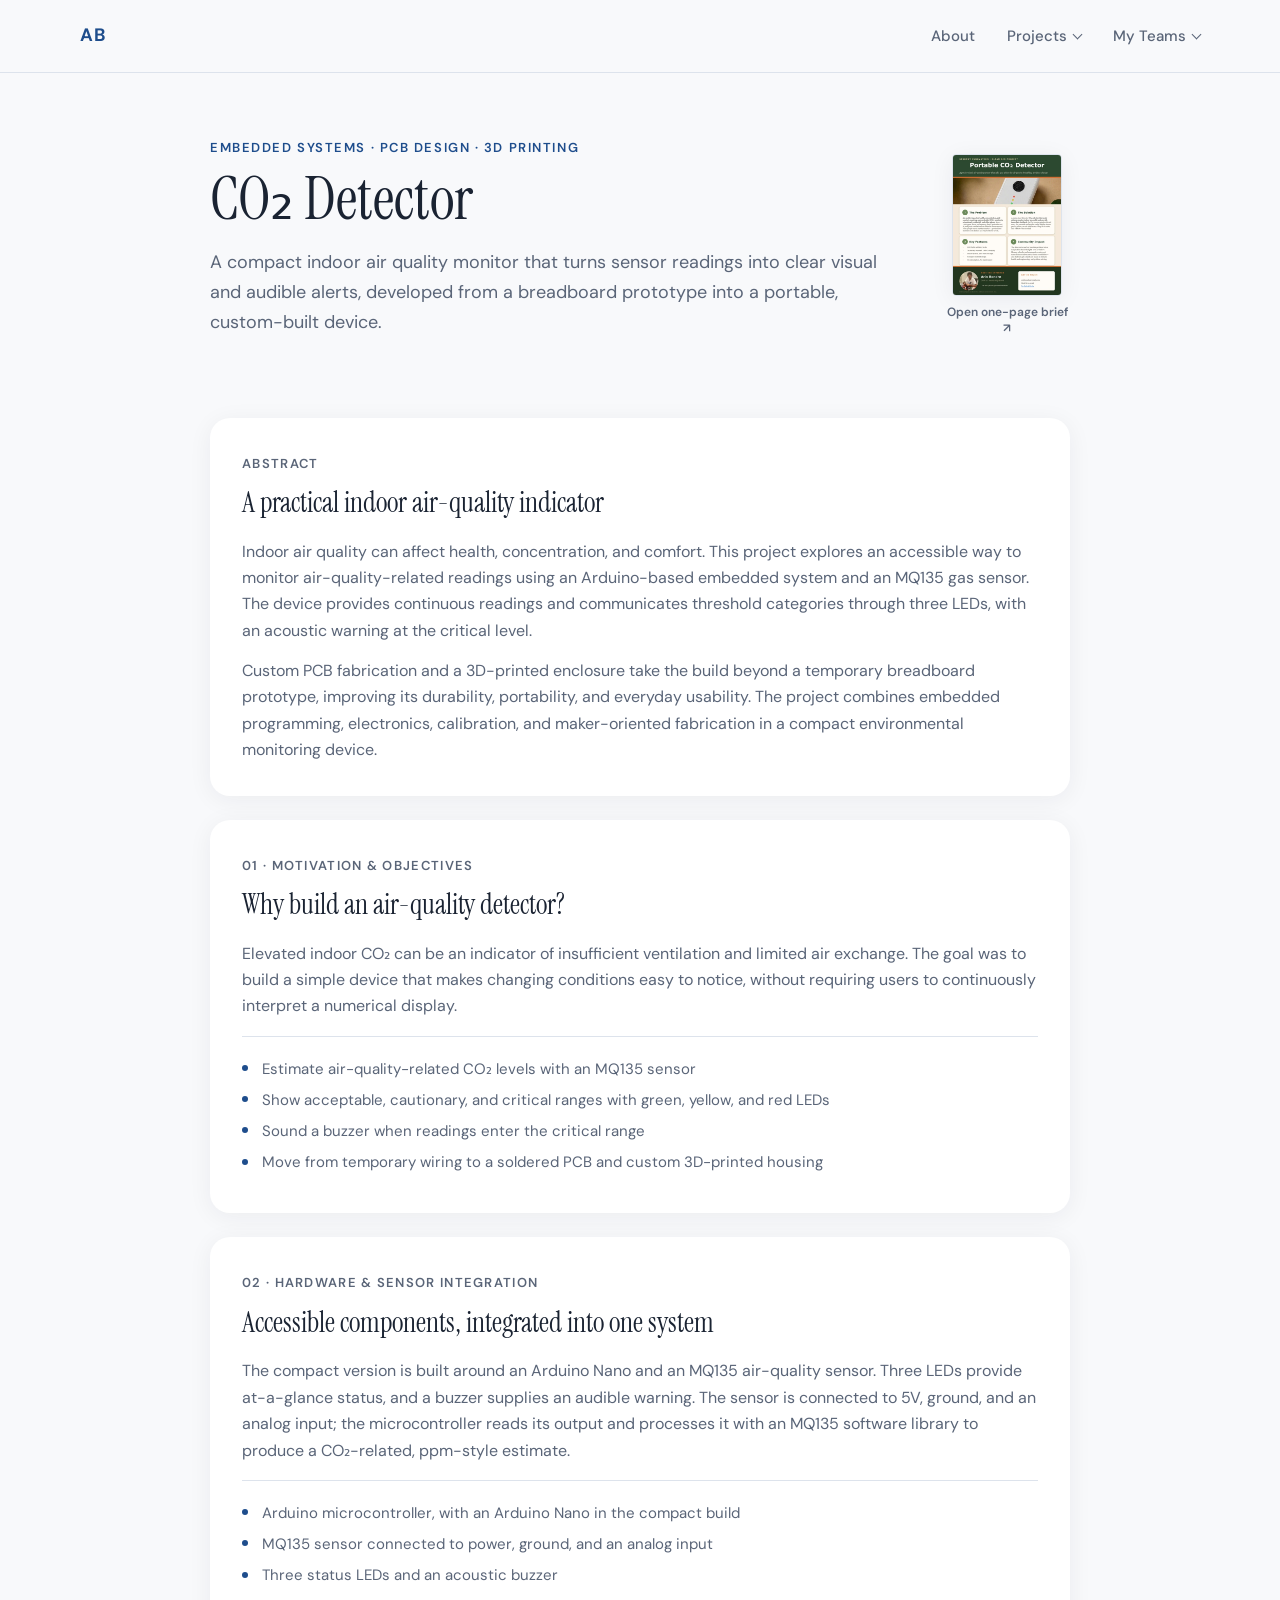
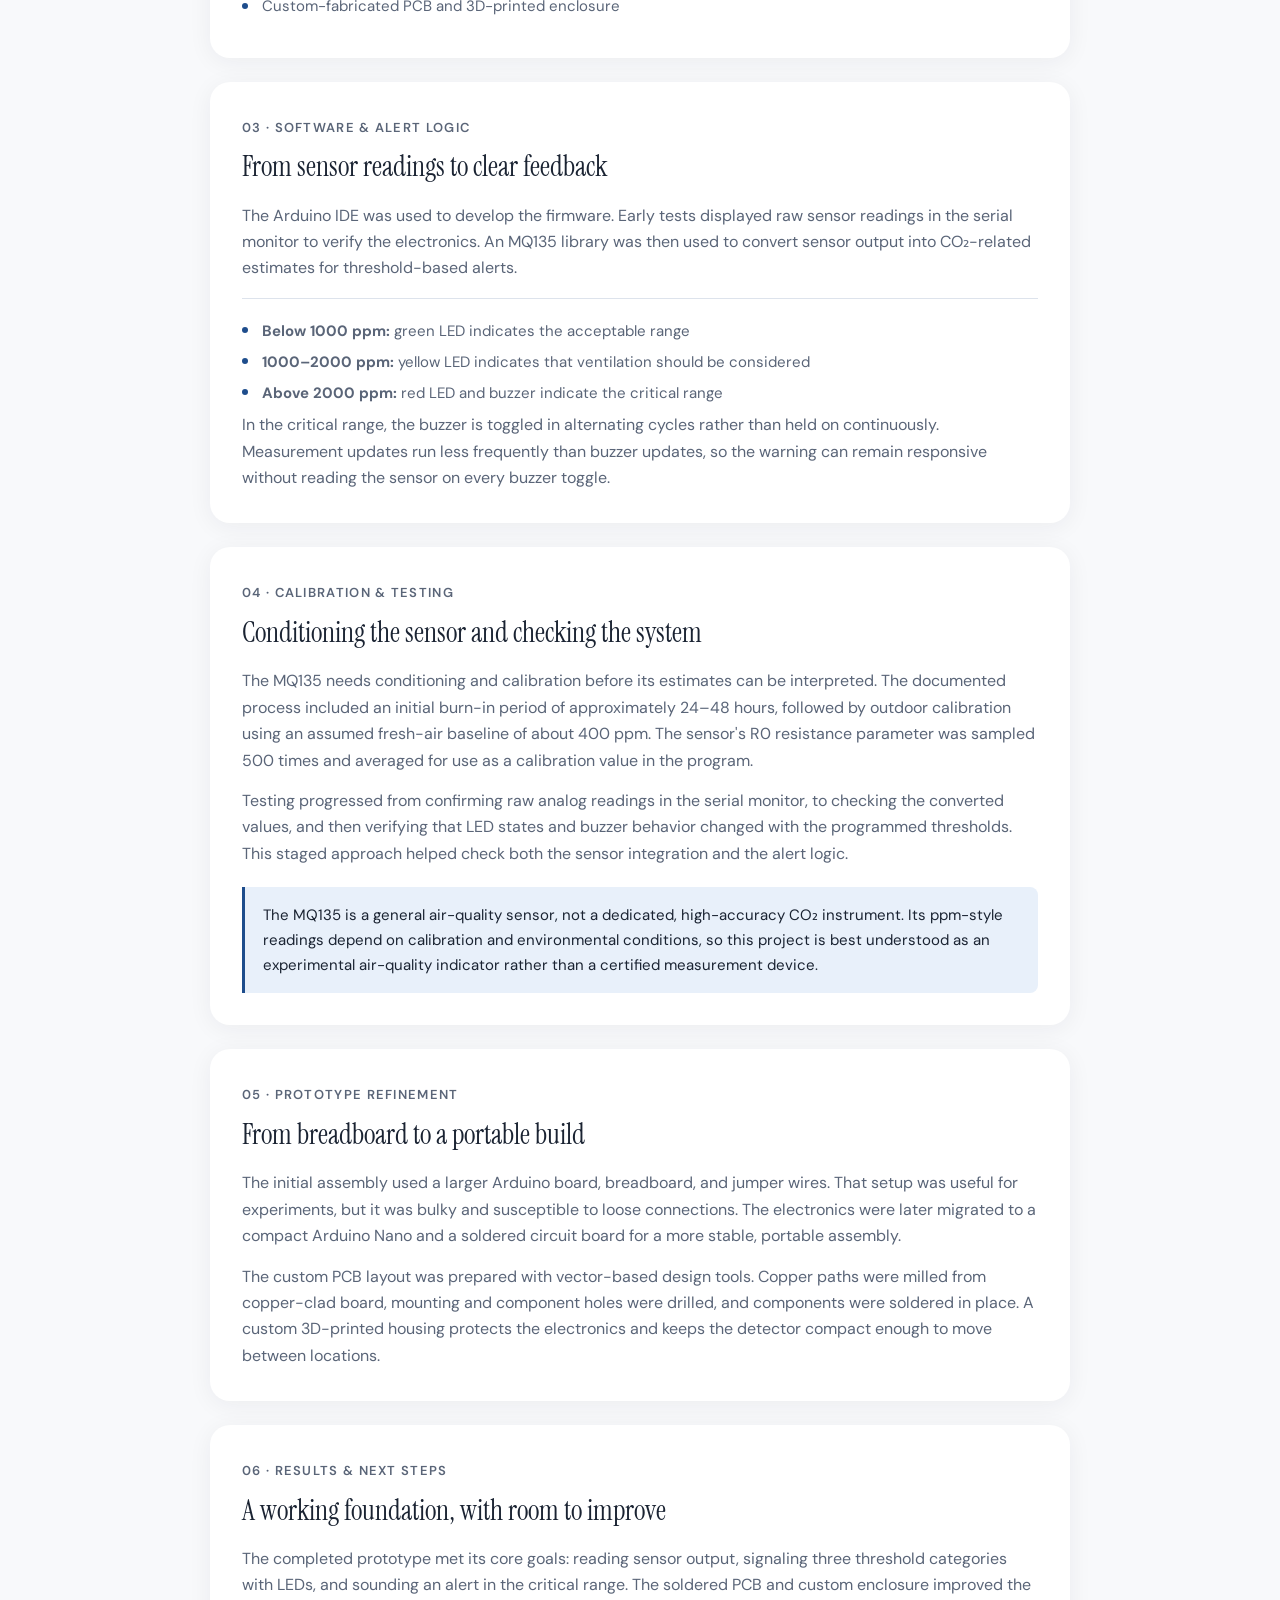
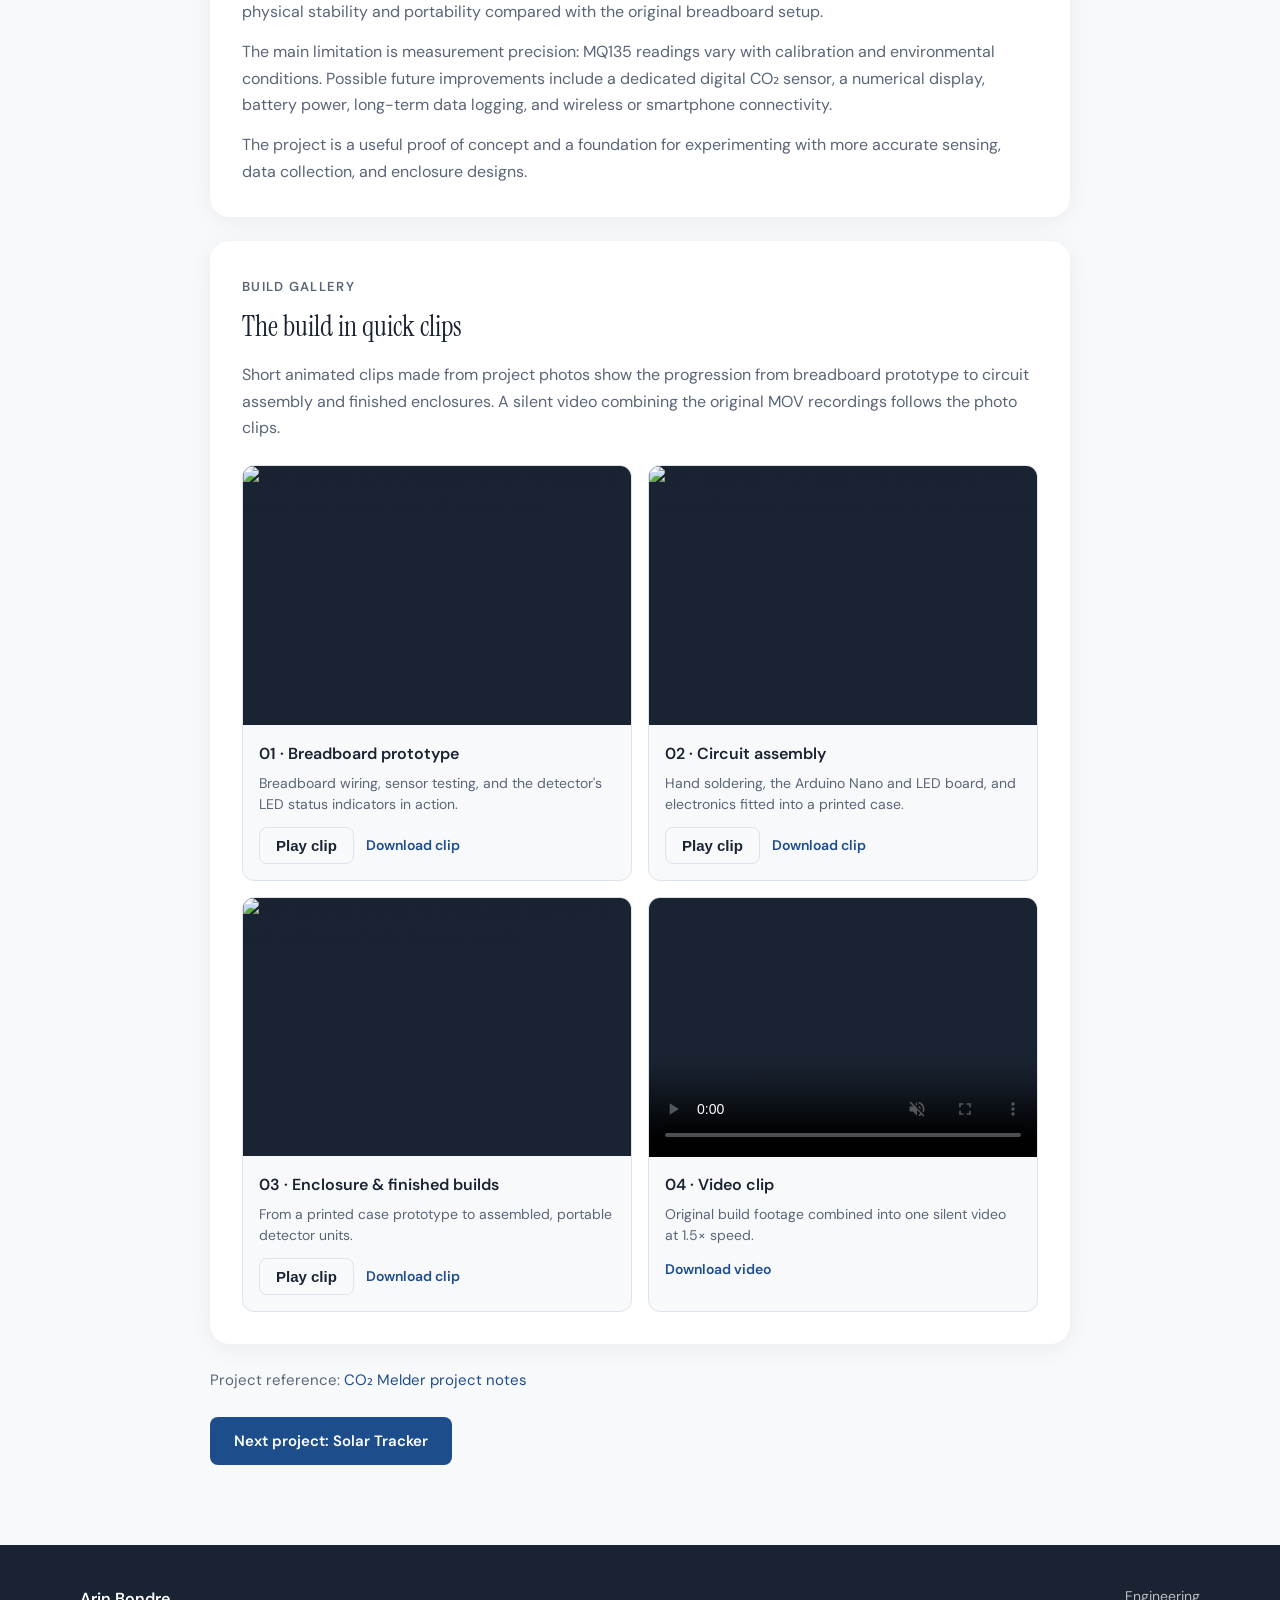
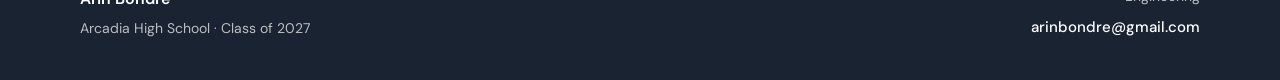
==== co2-detector.html @ 9f05903b "New changes" ====
<!DOCTYPE html>
<html lang="en">
<head>
  <meta charset="UTF-8">
  <meta name="viewport" content="width=device-width, initial-scale=1.0">
  <meta name="description" content="Explore the design, sensor integration, alert logic, calibration, testing, and fabrication of an Arduino and MQ135 air-quality detector.">
  <title>CO₂ Detector | Arin Bondre</title>
  <link rel="preconnect" href="https://fonts.googleapis.com">
  <link rel="preconnect" href="https://fonts.gstatic.com" crossorigin>
  <link href="https://fonts.googleapis.com/css2?family=DM+Sans:ital,opsz,wght@0,9..40,400;0,9..40,500;0,9..40,600;0,9..40,700;1,9..40,400&family=Instrument+Serif:ital@0;1&display=swap" rel="stylesheet">
  <link rel="stylesheet" href="styles.css">
</head>
<body>
  <header class="site-header">
    <nav class="nav" aria-label="Main navigation">
      <a class="nav-logo" href="index.html#top">AB</a>
      <button class="nav-toggle" aria-label="Open menu" aria-expanded="false">
        <span></span>
        <span></span>
      </button>
      <ul class="nav-links">
        <li><a href="index.html#about">About</a></li>
        <li class="nav-dropdown">
          <button class="nav-projects-toggle" type="button" aria-expanded="false" aria-controls="project-menu">
            Projects
            <span class="nav-chevron" aria-hidden="true"></span>
          </button>
          <ul class="nav-submenu" id="project-menu">
            <li><a href="co2-detector.html" aria-current="page">CO₂ Detector</a></li>
            <li><a href="solar-tracker.html">Solar Tracker</a></li>
          </ul>
        </li>
        <li class="nav-dropdown">
          <button class="nav-projects-toggle" type="button" aria-expanded="false" aria-controls="teams-menu">
            My Teams
            <span class="nav-chevron" aria-hidden="true"></span>
          </button>
          <ul class="nav-submenu" id="teams-menu">
            <li><a href="first-robotics.html">FIRST Robotics</a></li>
            <li><a href="tennis.html">Tennis</a></li>
          </ul>
        </li>
      </ul>
    </nav>
  </header>

  <main id="top">
    <section class="project-detail-hero">
      <div class="container">
        <p class="hero-eyebrow">Embedded Systems · PCB Design · 3D Printing</p>
        <h1>CO₂ Detector</h1>
        <p class="hero-lead">
          A compact indoor air quality monitor that turns sensor readings into
          clear visual and audible alerts, developed from a breadboard prototype
          into a portable, custom-built device.
        </p>
        <a
          class="project-pdf-preview"
          href="images/Co2/One%20Pager%20CO%E2%82%82%20Detector.pdf"
          target="_blank"
          rel="noopener noreferrer"
          aria-label="Open the one-page CO2 detector project brief PDF in a new tab"
        >
          <img
            src="images/Co2/one-pager-preview.webp"
            alt="Preview of the one-page CO2 detector project brief"
            width="420"
            height="560"
          >
          <span>Open one-page brief <span aria-hidden="true">↗</span></span>
        </a>
      </div>
    </section>

    <section class="section project-detail-content">
      <div class="container">
        <article class="project-detail-panel">
          <p class="section-label">Abstract</p>
          <h2>A practical indoor air-quality indicator</h2>
          <p>
            Indoor air quality can affect health, concentration, and comfort. This
            project explores an accessible way to monitor air-quality-related
            readings using an Arduino-based embedded system and an MQ135 gas sensor.
            The device provides continuous readings and communicates threshold
            categories through three LEDs, with an acoustic warning at the critical
            level.
          </p>
          <p>
            Custom PCB fabrication and a 3D-printed enclosure take the build beyond
            a temporary breadboard prototype, improving its durability, portability,
            and everyday usability. The project combines embedded programming,
            electronics, calibration, and maker-oriented fabrication in a compact
            environmental monitoring device.
          </p>
        </article>

        <article class="project-detail-panel">
          <p class="section-label">01 · Motivation &amp; objectives</p>
          <h2>Why build an air-quality detector?</h2>
          <p>
            Elevated indoor CO₂ can be an indicator of insufficient ventilation
            and limited air exchange. The goal was to build a simple device that
            makes changing conditions easy to notice, without requiring users to
            continuously interpret a numerical display.
          </p>
          <ul class="project-details">
            <li>Estimate air-quality-related CO₂ levels with an MQ135 sensor</li>
            <li>Show acceptable, cautionary, and critical ranges with green, yellow, and red LEDs</li>
            <li>Sound a buzzer when readings enter the critical range</li>
            <li>Move from temporary wiring to a soldered PCB and custom 3D-printed housing</li>
          </ul>
        </article>

        <article class="project-detail-panel">
          <p class="section-label">02 · Hardware &amp; sensor integration</p>
          <h2>Accessible components, integrated into one system</h2>
          <p>
            The compact version is built around an Arduino Nano and an MQ135
            air-quality sensor. Three LEDs provide at-a-glance status, and a buzzer
            supplies an audible warning. The sensor is connected to 5V, ground, and
            an analog input; the microcontroller reads its output and processes it
            with an MQ135 software library to produce a CO₂-related, ppm-style
            estimate.
          </p>
          <ul class="project-details">
            <li>Arduino microcontroller, with an Arduino Nano in the compact build</li>
            <li>MQ135 sensor connected to power, ground, and an analog input</li>
            <li>Three status LEDs and an acoustic buzzer</li>
            <li>Custom-fabricated PCB and 3D-printed enclosure</li>
          </ul>
        </article>

        <article class="project-detail-panel">
          <p class="section-label">03 · Software &amp; alert logic</p>
          <h2>From sensor readings to clear feedback</h2>
          <p>
            The Arduino IDE was used to develop the firmware. Early tests displayed
            raw sensor readings in the serial monitor to verify the electronics.
            An MQ135 library was then used to convert sensor output into
            CO₂-related estimates for threshold-based alerts.
          </p>
          <ul class="project-details">
            <li><strong>Below 1000 ppm:</strong> green LED indicates the acceptable range</li>
            <li><strong>1000–2000 ppm:</strong> yellow LED indicates that ventilation should be considered</li>
            <li><strong>Above 2000 ppm:</strong> red LED and buzzer indicate the critical range</li>
          </ul>
          <p>
            In the critical range, the buzzer is toggled in alternating cycles
            rather than held on continuously. Measurement updates run less
            frequently than buzzer updates, so the warning can remain responsive
            without reading the sensor on every buzzer toggle.
          </p>
        </article>

        <article class="project-detail-panel">
          <p class="section-label">04 · Calibration &amp; testing</p>
          <h2>Conditioning the sensor and checking the system</h2>
          <p>
            The MQ135 needs conditioning and calibration before its estimates can
            be interpreted. The documented process included an initial burn-in
            period of approximately 24–48 hours, followed by outdoor calibration
            using an assumed fresh-air baseline of about 400 ppm. The sensor's R0
            resistance parameter was sampled 500 times and averaged for use as a
            calibration value in the program.
          </p>
          <p>
            Testing progressed from confirming raw analog readings in the serial
            monitor, to checking the converted values, and then verifying that LED
            states and buzzer behavior changed with the programmed thresholds.
            This staged approach helped check both the sensor integration and the
            alert logic.
          </p>
          <p class="project-note">
            The MQ135 is a general air-quality sensor, not a dedicated,
            high-accuracy CO₂ instrument. Its ppm-style readings depend on
            calibration and environmental conditions, so this project is best
            understood as an experimental air-quality indicator rather than a
            certified measurement device.
          </p>
        </article>

        <article class="project-detail-panel">
          <p class="section-label">05 · Prototype refinement</p>
          <h2>From breadboard to a portable build</h2>
          <p>
            The initial assembly used a larger Arduino board, breadboard, and
            jumper wires. That setup was useful for experiments, but it was bulky
            and susceptible to loose connections. The electronics were later
            migrated to a compact Arduino Nano and a soldered circuit board for a
            more stable, portable assembly.
          </p>
          <p>
            The custom PCB layout was prepared with vector-based design tools.
            Copper paths were milled from copper-clad board, mounting and
            component holes were drilled, and components were soldered in place.
            A custom 3D-printed housing protects the electronics and keeps the
            detector compact enough to move between locations.
          </p>
        </article>

        <article class="project-detail-panel">
          <p class="section-label">06 · Results &amp; next steps</p>
          <h2>A working foundation, with room to improve</h2>
          <p>
            The completed prototype met its core goals: reading sensor output,
            signaling three threshold categories with LEDs, and sounding an alert
            in the critical range. The soldered PCB and custom enclosure improved
            the physical stability and portability compared with the original
            breadboard setup.
          </p>
          <p>
            The main limitation is measurement precision: MQ135 readings vary
            with calibration and environmental conditions. Possible future
            improvements include a dedicated digital CO₂ sensor, a numerical
            display, battery power, long-term data logging, and wireless or
            smartphone connectivity.
          </p>
          <p>
            The project is a useful proof of concept and a foundation for
            experimenting with more accurate sensing, data collection, and
            enclosure designs.
          </p>
        </article>

        <section class="project-detail-panel project-media-section" aria-labelledby="build-media-title">
          <p class="section-label">Build gallery</p>
          <h2 id="build-media-title">The build in quick clips</h2>
          <p>
            Short animated clips made from project photos show the progression
            from breadboard prototype to circuit assembly and finished enclosures.
            A silent video combining the original MOV recordings follows the photo clips.
          </p>
          <div class="project-clips-grid">
            <figure class="project-clip-card" data-image-clip>
              <img
                class="project-clip-image"
                data-clip-image
                src="images/co2/clips/prototype-build-poster.webp"
                data-poster-src="images/co2/clips/prototype-build-poster.webp"
                data-animated-src="images/co2/clips/prototype-build-clip.webp"
                alt="CO₂ detector build progressing from breadboard wiring to air-quality and LED status tests"
                width="960"
                height="640"
                loading="lazy"
              >
              <figcaption class="project-clip-caption">
                <h3>01 · Breadboard prototype</h3>
                <p>Breadboard wiring, sensor testing, and the detector's LED status indicators in action.</p>
              </figcaption>
              <div class="project-clip-actions">
                <button class="btn btn-ghost project-clip-toggle" type="button" aria-pressed="false" aria-label="Play breadboard prototype clip" data-clip-toggle data-clip-name="breadboard prototype">Play clip</button>
                <a class="project-clip-download" href="images/co2/clips/prototype-build-clip.webp" download>Download clip</a>
              </div>
            </figure>

            <figure class="project-clip-card" data-image-clip>
              <img
                class="project-clip-image"
                data-clip-image
                src="images/co2/clips/circuit-build-poster.webp"
                data-poster-src="images/co2/clips/circuit-build-poster.webp"
                data-animated-src="images/co2/clips/circuit-build-clip.webp"
                alt="CO₂ detector circuit assembly progressing from hand soldering to electronics fitted in the enclosure"
                width="960"
                height="640"
                loading="lazy"
              >
              <figcaption class="project-clip-caption">
                <h3>02 · Circuit assembly</h3>
                <p>Hand soldering, the Arduino Nano and LED board, and electronics fitted into a printed case.</p>
              </figcaption>
              <div class="project-clip-actions">
                <button class="btn btn-ghost project-clip-toggle" type="button" aria-pressed="false" aria-label="Play circuit assembly clip" data-clip-toggle data-clip-name="circuit assembly">Play clip</button>
                <a class="project-clip-download" href="images/co2/clips/circuit-build-clip.webp" download>Download clip</a>
              </div>
            </figure>

            <figure class="project-clip-card" data-image-clip>
              <img
                class="project-clip-image"
                data-clip-image
                src="images/co2/clips/enclosure-build-poster.webp"
                data-poster-src="images/co2/clips/enclosure-build-poster.webp"
                data-animated-src="images/co2/clips/enclosure-build-clip.webp"
                alt="CO₂ detector enclosure prototypes, electronics and multiple portable detector builds"
                width="960"
                height="640"
                loading="lazy"
              >
              <figcaption class="project-clip-caption">
                <h3>03 · Enclosure &amp; finished builds</h3>
                <p>From a printed case prototype to assembled, portable detector units.</p>
              </figcaption>
              <div class="project-clip-actions">
                <button class="btn btn-ghost project-clip-toggle" type="button" aria-pressed="false" aria-label="Play enclosure and finished builds clip" data-clip-toggle data-clip-name="enclosure and finished builds">Play clip</button>
                <a class="project-clip-download" href="images/co2/clips/enclosure-build-clip.webp" download>Download clip</a>
              </div>
            </figure>

            <figure class="project-clip-card project-video-card">
              <video
                class="project-clip-image"
                controls
                playsinline
                preload="metadata"
                muted
                poster="images/co2/clips/co2-build-video-poster.webp"
                width="1280"
                height="720"
                aria-label="Silent video combining footage from the CO₂ detector build"
              >
                <source src="images/co2/co2-build-video.mp4" type="video/mp4">
                Your browser does not support embedded video. Use the download link below.
              </video>
              <figcaption class="project-clip-caption">
                <h3>04 · Video clip</h3>
                <p>Original build footage combined into one silent video at 1.5× speed.</p>
              </figcaption>
              <div class="project-clip-actions">
                <a class="project-clip-download" href="images/co2/co2-build-video.mp4" download>Download video</a>
              </div>
            </figure>
          </div>
        </section>

        <p class="project-reference">
          Project reference:
          <a href="https://wiki.swablab.de/books/projekte/page/co2-melder" target="_blank" rel="noopener noreferrer">CO₂ Melder project notes</a>
        </p>

        <a class="btn btn-primary" href="solar-tracker.html">Next project: Solar Tracker</a>
      </div>
    </section>
  </main>

  <footer id="contact" class="site-footer">
    <div class="container footer-inner">
      <div>
        <p class="footer-name">Arin Bondre</p>
        <p class="footer-meta">Arcadia High School · Class of 2027</p>
      </div>
      <div class="footer-contact">
        <p class="footer-note">Engineering</p>
        <a class="footer-email" href="mailto:arinbondre@gmail.com">arinbondre@gmail.com</a>
      </div>
    </div> 
  </footer>

  <script src="script.js"></script>
</body>
</html>
---- styles.css ----
/* ── Variables ── */
:root {
  --bg: #f8f9fb;
  --bg-alt: #eef1f6;
  --surface: #ffffff;
  --text: #1a2332;
  --text-muted: #5a6578;
  --accent: #1e4d8c; 
  --accent-light: #2d6cb5;
  --accent-soft: #e8f0fa;
  --border: #dde3ec;
  --shadow: 0 4px 24px rgba(26, 35, 50, 0.06);
  --shadow-lg: 0 12px 48px rgba(26, 35, 50, 0.1);
  --radius: 12px;
  --radius-lg: 20px;
  --font-sans: "DM Sans", system-ui, sans-serif;
  --font-serif: "Instrument Serif", Georgia, serif;
  --max-width: 1120px;
  --header-h: 72px;
}

/* ── Reset & Base ── */
*,
*::before,
*::after {
  box-sizing: border-box;
  margin: 0;
  padding: 0;
}

html {
  scroll-behavior: smooth;
  scroll-padding-top: var(--header-h);
}

body {
  font-family: var(--font-sans);
  font-size: 1rem;
  line-height: 1.65;
  color: var(--text);
  background: var(--bg);
  -webkit-font-smoothing: antialiased;
}

img {
  display: block;
  max-width: 100%;
  height: auto;
}

a {
  color: var(--accent);
  text-decoration: none;
  transition: color 0.2s;
}

a:hover {
  color: var(--accent-light);
}

ul {
  list-style: none;
}

.container {
  width: min(100% - 2.5rem, var(--max-width));
  margin-inline: auto;
}

/* ── Header ── */
.site-header {
  position: sticky;
  top: 0;
  z-index: 100;
  background: rgba(248, 249, 251, 0.92);
  backdrop-filter: blur(12px);
  border-bottom: 1px solid var(--border);
}

.nav {
  display: flex;
  align-items: center;
  justify-content: space-between;
  width: min(100% - 2.5rem, var(--max-width));
  margin-inline: auto;
  height: var(--header-h);
}

.nav-logo {
  font-weight: 700;
  font-size: 1.125rem;
  letter-spacing: 0.04em;
  color: var(--accent);
}

.nav-links {
  display: flex;
  gap: 2rem;
}

.nav-links a {
  font-size: 0.9375rem;
  font-weight: 500;
  color: var(--text-muted);
}

.nav-links a:hover {
  color: var(--accent);
}

.nav-dropdown {
  position: relative;
}

.nav-projects-toggle {
  display: inline-flex;
  align-items: center;
  gap: 0.45rem;
  border: 0;
  background: none;
  color: var(--text-muted);
  font: inherit;
  font-size: 0.9375rem;
  font-weight: 500;
  cursor: pointer;
}

.nav-projects-toggle:focus-visible {
  outline: 3px solid var(--accent-light);
  outline-offset: 3px;
  border-radius: 4px;
}

.nav-projects-toggle:hover,
.nav-projects-toggle[aria-expanded="true"] {
  color: var(--accent);
}

.nav-chevron {
  width: 7px;
  height: 7px;
  border-right: 1.5px solid currentColor;
  border-bottom: 1.5px solid currentColor;
  transform: translateY(-2px) rotate(45deg);
  transition: transform 0.2s;
}

.nav-projects-toggle[aria-expanded="true"] .nav-chevron {
  transform: translateY(2px) rotate(225deg);
}

.nav-submenu {
  position: absolute;
  top: calc(100% + 0.75rem);
  left: -1rem;
  z-index: 10;
  display: none;
  min-width: 190px;
  padding: 0.5rem;
  background: var(--surface);
  border: 1px solid var(--border);
  border-radius: var(--radius);
  box-shadow: var(--shadow);
}

.nav-dropdown:hover .nav-submenu,
.nav-dropdown.is-open .nav-submenu {
  display: block;
}

.nav-dropdown.is-dismissed:hover .nav-submenu {
  display: none;
}

.nav-submenu a {
  display: block;
  padding: 0.65rem 0.75rem;
  border-radius: 6px;
  white-space: nowrap;
}

.nav-submenu a:hover {
  background: var(--accent-soft);
}

.nav-toggle {
  display: none;
  flex-direction: column;
  gap: 6px;
  background: none;
  border: none;
  cursor: pointer;
  padding: 4px;
}

.nav-toggle span {
  display: block;
  width: 24px;
  height: 2px;
  background: var(--text);
  border-radius: 2px;
  transition: transform 0.25s, opacity 0.25s;
}

.nav-toggle[aria-expanded="true"] span:first-child {
  transform: translateY(4px) rotate(45deg);
}

.nav-toggle[aria-expanded="true"] span:last-child {
  transform: translateY(-4px) rotate(-45deg);
}

/* ── Hero ── */
.hero {
  width: min(100% - 2.5rem, var(--max-width));
  margin-inline: auto;
  padding: 4rem 0 5rem;
}

.hero-content {
  max-width: 640px;
}

.hero-eyebrow {
  font-size: 0.8125rem;
  font-weight: 600;
  letter-spacing: 0.12em;
  text-transform: uppercase;
  color: var(--accent);
  margin-bottom: 0.75rem;
}

.hero h1 {
  font-family: var(--font-serif);
  font-size: clamp(2.75rem, 5vw, 4rem);
  font-weight: 400;
  line-height: 1.1;
  color: var(--text);
  margin-bottom: 1.25rem;
}

.hero-lead {
  font-size: 1.125rem;
  color: var(--text-muted);
  max-width: 34ch;
  margin-bottom: 2rem;
}

.hero-lead strong {
  color: var(--text);
  font-weight: 600;
}

.hero-actions {
  display: flex;
  flex-wrap: wrap;
  gap: 0.75rem;
}

.btn {
  display: inline-flex;
  align-items: center;
  padding: 0.75rem 1.5rem;
  font-size: 0.9375rem;
  font-weight: 600;
  border-radius: 8px;
  transition: background 0.2s, color 0.2s, box-shadow 0.2s;
}

.btn-primary {
  background: var(--accent);
  color: #fff;
}

.btn-primary:hover {
  background: var(--accent-light);
  color: #fff;
  box-shadow: var(--shadow);
}

.btn-ghost {
  background: transparent;
  color: var(--text);
  border: 1.5px solid var(--border);
}

.btn-ghost:hover {
  border-color: var(--accent);
  color: var(--accent);
}

/* ── Sections ── */
.section {
  padding: 5rem 0;
}

.projects-section--alt {
  background: var(--bg-alt);
}

.about-navigation-cta {
  display: flex;
  justify-content: center;
  flex-wrap: wrap;
  gap: 0.875rem;
  padding: 0 1.25rem 3rem;
}

.section-header {
  margin-bottom: 3rem;
  max-width: 640px;
}

.section-label {
  display: inline-block;
  font-size: 0.8125rem;
  font-weight: 600;
  letter-spacing: 0.1em;
  text-transform: uppercase;
  color: var(--accent);
  margin-bottom: 0.5rem;
}

.section-header h2 {
  font-family: var(--font-serif);
  font-size: clamp(1.875rem, 3.5vw, 2.5rem);
  font-weight: 400;
  line-height: 1.2;
  margin-bottom: 0.75rem;
}

.section-header .about-title {
  font-family: var(--font-serif);
  font-size: clamp(2.75rem, 5vw, 4rem);
  font-weight: 400;
  line-height: 1.1;
  margin-bottom: 0.75rem;
}

.section-desc {
  color: var(--text-muted);
  font-size: 1.0625rem;
}

/* ── About ── */
.about-grid {
  display: grid;
  grid-template-columns: minmax(220px, 0.8fr) minmax(0, 1.2fr);
  gap: 3rem;
  align-items: start;
}

.about-portrait {
  grid-column: 1;
  grid-row: 1 / 3;
  width: min(100%, 320px);
  aspect-ratio: 3 / 4;
  overflow: hidden;
  border-radius: var(--radius);
}

.about-portrait img {
  width: 100%;
  height: 100%;
  object-fit: cover;
  transform: scale(1.45);
}

.about-grid > p {
  grid-column: 2;
  grid-row: 1;
  font-size: 1.0625rem;
  color: var(--text-muted);
}

.about-highlights {
  grid-column: 2;
  grid-row: 2;
}

.about-highlights li {
  padding: 1.125rem 0;
  border-bottom: 1px solid var(--border);
}

.about-highlights li:first-child {
  padding-top: 0;
}

.about-highlights strong {
  display: block;
  font-size: 0.9375rem;
  color: var(--text);
  margin-bottom: 0.2rem;
}

.about-highlights span {
  font-size: 0.9375rem;
  color: var(--text-muted);
}

/* ── Project Cards ── */
.project-card {
  display: grid;
  grid-template-columns: 1fr 1fr;
  gap: 2.5rem;
  align-items: center;
  background: var(--surface);
  border-radius: var(--radius-lg);
  padding: 2rem;
  box-shadow: var(--shadow);
  margin-bottom: 2rem;
}

.projects-section--alt .project-card {
  background: var(--surface);
}

.project-card--reverse {
  direction: rtl;
}

.project-card--reverse > * {
  direction: ltr;
}

.project-image {
  border-radius: var(--radius);
  overflow: hidden;
  aspect-ratio: 4 / 3;
}

.project-image img {
  width: 100%;
  height: 100%;
  object-fit: cover;
}

.project-card--featured {
  border: 1px solid var(--accent-soft);
}

.project-card--full {
  grid-template-columns: 1fr;
}

.project-thumbs {
  display: flex;
  flex-direction: row;
  gap: 0.75rem;
  margin-bottom: 1.25rem;
}

.project-thumbs img {
  width: 280px;
  height: 188px;
  object-fit: cover;
  border-radius: 8px;
  flex-shrink: 0;
}

.project-tags {
  display: flex;
  flex-wrap: wrap;
  gap: 0.5rem;
  margin-bottom: 1rem;
}

.project-tags span {
  font-size: 0.75rem;
  font-weight: 600;
  letter-spacing: 0.04em;
  text-transform: uppercase;
  padding: 0.3rem 0.75rem;
  background: var(--accent-soft);
  color: var(--accent);
  border-radius: 100px;
}

.project-body h3 {
  font-family: var(--font-serif);
  font-size: 1.625rem;
  font-weight: 400;
  margin-bottom: 1rem;
}

.project-body p {
  color: var(--text-muted);
  margin-bottom: 0.875rem;
}

.project-body p strong {
  color: var(--text);
  font-weight: 600;
}

.project-details {
  margin-top: 1.25rem;
  padding-top: 1.25rem;
  border-top: 1px solid var(--border);
}

.project-details li {
  position: relative;
  padding-left: 1.25rem;
  font-size: 0.9375rem;
  color: var(--text-muted);
  margin-bottom: 0.4rem;
}

.project-details li::before {
  content: "";
  position: absolute;
  left: 0;
  top: 0.55em;
  width: 6px;
  height: 6px;
  background: var(--accent);
  border-radius: 50%;
}

.project-link {
  margin-top: 1rem;
}

/* ── Project detail pages ── */
.project-detail-hero {
  padding: 4rem 0 2rem;
}

.team-detail-hero .container {
  display: block;
}

.project-detail-hero .container {
  max-width: 860px;
  display: grid;
  grid-template-columns: minmax(0, 1fr) 126px;
  column-gap: 2rem;
  align-items: center;
}

.project-detail-hero .hero-eyebrow {
  grid-column: 1;
  grid-row: 1;
  margin-bottom: 0.5rem;
}

.project-detail-hero h1 {
  grid-column: 1;
  grid-row: 2;
  font-family: var(--font-serif);
  font-size: clamp(2.5rem, 5vw, 3.75rem);
  font-weight: 400;
  line-height: 1.1;
  margin-bottom: 1rem;
}

.project-detail-hero .hero-lead {
  grid-column: 1;
  grid-row: 3;
  max-width: 62ch;
  margin-bottom: 1rem;
}

.project-pdf-preview {
  grid-column: 2;
  grid-row: 1 / 4;
  justify-self: center;
  display: grid;
  justify-items: center;
  gap: 0.5rem;
  width: 126px;
  color: var(--text-muted);
  text-align: center;
  font-size: 0.75rem;
  font-weight: 600;
  line-height: 1.35;
}

.project-pdf-preview img {
  width: 110px;
  height: auto;
  border: 1px solid var(--border);
  border-radius: 4px;
  box-shadow: var(--shadow);
  transition: transform 0.2s, box-shadow 0.2s;
}

.project-pdf-preview:hover {
  color: var(--accent);
}

.project-pdf-preview:hover img {
  transform: translateY(-2px);
  box-shadow: var(--shadow-lg);
}

.project-pdf-preview:focus-visible {
  outline: 3px solid var(--accent-light);
  outline-offset: 4px;
  border-radius: 4px;
}

@media (max-width: 640px) {
  .project-detail-hero .container {
    grid-template-columns: minmax(0, 1fr);
  }

  .project-detail-hero .hero-eyebrow,
  .project-detail-hero h1 {
    grid-column: 1;
    grid-row: auto;
  }

  .project-pdf-preview {
    grid-column: 1;
    grid-row: auto;
    justify-self: start;
    grid-template-columns: 58px auto;
    align-items: center;
    justify-items: start;
    width: auto;
    text-align: left;
  }

  .project-pdf-preview img {
    grid-row: 1;
    width: 52px;
  }
}

@media (max-width: 420px) {
  .project-pdf-preview {
    font-size: 0.75rem;
  }
}

.project-detail-content {
  padding-top: 2rem;
}

.project-detail-content .container {
  max-width: 860px;
}

.project-detail-gallery {
  display: grid;
  grid-template-columns: repeat(2, minmax(0, 1fr));
  gap: 1rem;
  margin-bottom: 2rem;
}

.project-detail-gallery img {
  width: 100%;
  aspect-ratio: 3 / 2;
  object-fit: cover;
  border-radius: var(--radius);
}

.team-page-gallery {
  display: grid;
  grid-template-columns: repeat(2, minmax(0, 1fr));
  gap: 1rem;
  margin-bottom: 2rem;
}

.team-page-gallery--single {
  grid-template-columns: minmax(0, 1fr);
}

.team-page-gallery--single figure {
  width: min(100%, 640px);
  justify-self: center;
}

.team-page-gallery figure {
  min-width: 0;
  margin: 0;
}

.team-page-gallery img {
  width: 100%;
  aspect-ratio: 3 / 2;
  object-fit: cover;
  border-radius: var(--radius);
}

.team-page-gallery figcaption {
  padding: 0.65rem 0.25rem 0;
  color: var(--text-muted);
  font-size: 0.875rem;
}

.team-social-link {
  margin-top: 1rem;
}

.project-detail-panel {
  padding: 2rem;
  margin-bottom: 1.5rem;
  background: var(--surface);
  border-radius: var(--radius-lg);
  box-shadow: var(--shadow);
}

.project-detail-panel h2 {
  font-family: var(--font-serif);
  font-size: 1.75rem;
  font-weight: 400;
  margin-bottom: 0.75rem;
}

.project-detail-panel p {
  color: var(--text-muted);
  margin-bottom: 0.875rem;
}

.project-detail-panel p:last-child {
  margin-bottom: 0;
}

.project-detail-panel .project-details {
  margin-top: 1rem;
}

.project-detail-panel .section-label {
  margin-bottom: 0.4rem;
}

.project-detail-panel .project-note {
  padding: 1rem 1.125rem;
  margin-top: 1.25rem;
  background: var(--accent-soft);
  border-left: 3px solid var(--accent);
  border-radius: 0 8px 8px 0;
  color: var(--text);
  font-size: 0.9375rem;
}

.project-clips-grid {
  display: grid;
  grid-template-columns: repeat(2, minmax(0, 1fr));
  gap: 1rem;
  margin-top: 1.5rem;
}

.project-clip-card {
  min-width: 0;
  overflow: hidden;
  background: var(--bg);
  border: 1px solid var(--border);
  border-radius: var(--radius);
}

.solar-media-grid .project-clip-image,
.solar-media-grid .project-video-card video.project-clip-image {
  height: auto;
  aspect-ratio: 3 / 2;
}

.project-clip-card:last-child:nth-child(odd) {
  display: grid;
  grid-column: 1 / -1;
  grid-template-columns: repeat(2, minmax(0, 1fr));
  grid-template-rows: 1fr auto;
}

.project-clip-image {
  width: 100%;
  aspect-ratio: 3 / 2;
  object-fit: cover;
  background: var(--text);
}

.project-video-card video.project-clip-image {
  position: static;
  display: block;
  width: 100%;
  max-width: 100%;
  height: auto;
  aspect-ratio: 3 / 2;
  object-fit: cover;
}

.project-clip-card:last-child:nth-child(odd) .project-clip-image {
  grid-row: 1 / 3;
  height: 100%;
  aspect-ratio: auto;
}

.project-clip-caption {
  padding: 1rem 1rem 0;
}

.project-clip-card:last-child:nth-child(odd) .project-clip-caption {
  align-self: end;
  padding: 1.5rem 1.5rem 0;
}

.project-clip-caption h3 {
  font-size: 1rem;
  font-weight: 600;
  margin-bottom: 0.35rem;
}

.project-clip-caption p {
  font-size: 0.875rem;
  line-height: 1.5;
}

.project-clip-actions {
  display: flex;
  align-items: center;
  flex-wrap: wrap;
  gap: 0.75rem;
  padding: 0.75rem 1rem 1rem;
}

.project-clip-card:last-child:nth-child(odd) .project-clip-actions {
  grid-column: 2;
  grid-row: 2;
  align-self: start;
  padding: 0.75rem 1.5rem 1.5rem;
}

.project-clip-toggle {
  padding: 0.55rem 1rem;
  cursor: pointer;
}

.project-clip-toggle:focus-visible,
.project-clip-download:focus-visible {
  outline: 3px solid var(--accent-light);
  outline-offset: 3px;
}

.project-clip-download {
  font-size: 0.875rem;
  font-weight: 600;
}

.project-reference {
  margin: 0 0 1.5rem;
  color: var(--text-muted);
  font-size: 0.9375rem;
}

/* ── Hobby Grid ── */
.hobby-grid {
  display: grid;
  grid-template-columns: 1fr 1fr;
  gap: 2rem;
}

.hobby-card {
  background: var(--surface);
  border-radius: var(--radius-lg);
  overflow: hidden;
  box-shadow: var(--shadow);
}

.hobby-image {
  aspect-ratio: 4 / 3;
  overflow: hidden;
}

.hobby-image img {
  width: 100%;
  height: 100%;
  object-fit: cover;
}

.hobby-body {
  padding: 1.75rem;
}

.hobby-body h3 {
  font-family: var(--font-serif);
  font-size: 1.375rem;
  font-weight: 400;
  margin-bottom: 0.625rem;
}

.hobby-body p {
  font-size: 0.9375rem;
  color: var(--text-muted);
}

/* ── Footer ── */
.site-footer {
  background: var(--text);
  color: rgba(255, 255, 255, 0.7);
  padding: 2.5rem 0;
}

.footer-inner {
  display: flex;
  justify-content: space-between;
  align-items: center;
  flex-wrap: wrap;
  gap: 1rem;
}

.footer-name {
  font-weight: 600;
  color: #fff;
  font-size: 1rem;
}

.footer-meta {
  font-size: 0.875rem;
  margin-top: 0.25rem;
}

.footer-contact {
  text-align: right;
}

.footer-note {
  font-size: 0.875rem;
  margin-bottom: 0.35rem;
}

.footer-email {
  font-size: 0.9375rem;
  font-weight: 500;
  color: #fff;
}

.footer-email:hover {
  color: rgba(255, 255, 255, 0.75);
}

/* ── Responsive ── */
@media (max-width: 900px) {
  .hero {
    padding-top: 2.5rem;
  }

  .project-clips-grid {
    grid-template-columns: repeat(2, minmax(0, 1fr));
  }

  .about-grid,
  .project-card,
  .hobby-grid {
    grid-template-columns: 1fr;
  }

  .about-portrait,
  .about-grid > p,
  .about-highlights {
    grid-column: 1;
  }

  .about-portrait {
    grid-row: auto;
    width: min(100%, 280px);
  }

  .about-grid > p,
  .about-highlights {
    grid-row: auto;
  }

  .project-card--reverse {
    direction: ltr;
  }

  .project-image {
    max-height: 320px;
  }
}

@media (max-width: 640px) {
  .nav-toggle {
    display: flex;
  }

  .nav-links {
    position: fixed;
    inset: var(--header-h) 0 auto 0;
    flex-direction: column;
    gap: 0;
    background: var(--surface);
    border-bottom: 1px solid var(--border);
    padding: 1rem 0;
    transform: translateY(-120%);
    opacity: 0;
    pointer-events: none;
    transition: transform 0.3s, opacity 0.3s;
    box-shadow: var(--shadow);
  }

  .nav-links.is-open {
    transform: translateY(0);
    opacity: 1;
    pointer-events: auto;
  }

  .nav-links li a {
    display: block;
    padding: 0.875rem 1.25rem;
    font-size: 1rem;
  }

  .nav-projects-toggle {
    width: 100%;
    justify-content: space-between;
    padding: 0.875rem 1.25rem;
    font-size: 1rem;
  }

  .nav-submenu {
    position: static;
    min-width: 0;
    padding: 0 0 0.5rem 1rem;
    background: transparent;
    border: 0;
    border-radius: 0;
    box-shadow: none;
  }

  .nav-submenu a {
    padding: 0.65rem 1.5rem;
  }

  .section {
    padding: 3.5rem 0;
  }

  .project-card {
    padding: 1.25rem;
  }

  .project-detail-hero {
    padding-top: 2.5rem;
  }

  .project-detail-gallery {
    grid-template-columns: 1fr;
  }

  .team-page-gallery {
    grid-template-columns: 1fr;
  }

  .project-clips-grid {
    grid-template-columns: 1fr;
  }

  .project-clip-card:last-child:nth-child(odd) {
    display: block;
  }

  .project-clip-card:last-child:nth-child(odd) .project-clip-image {
    height: auto;
    aspect-ratio: 3 / 2;
  }

  .project-clip-card:last-child:nth-child(odd) .project-clip-caption,
  .project-clip-card:last-child:nth-child(odd) .project-clip-actions {
    padding: 1rem;
  }

  .project-detail-panel {
    padding: 1.25rem;
  }

  .footer-inner {
    flex-direction: column;
    text-align: center;
  }

  .footer-contact {
    text-align: center;
  }
}
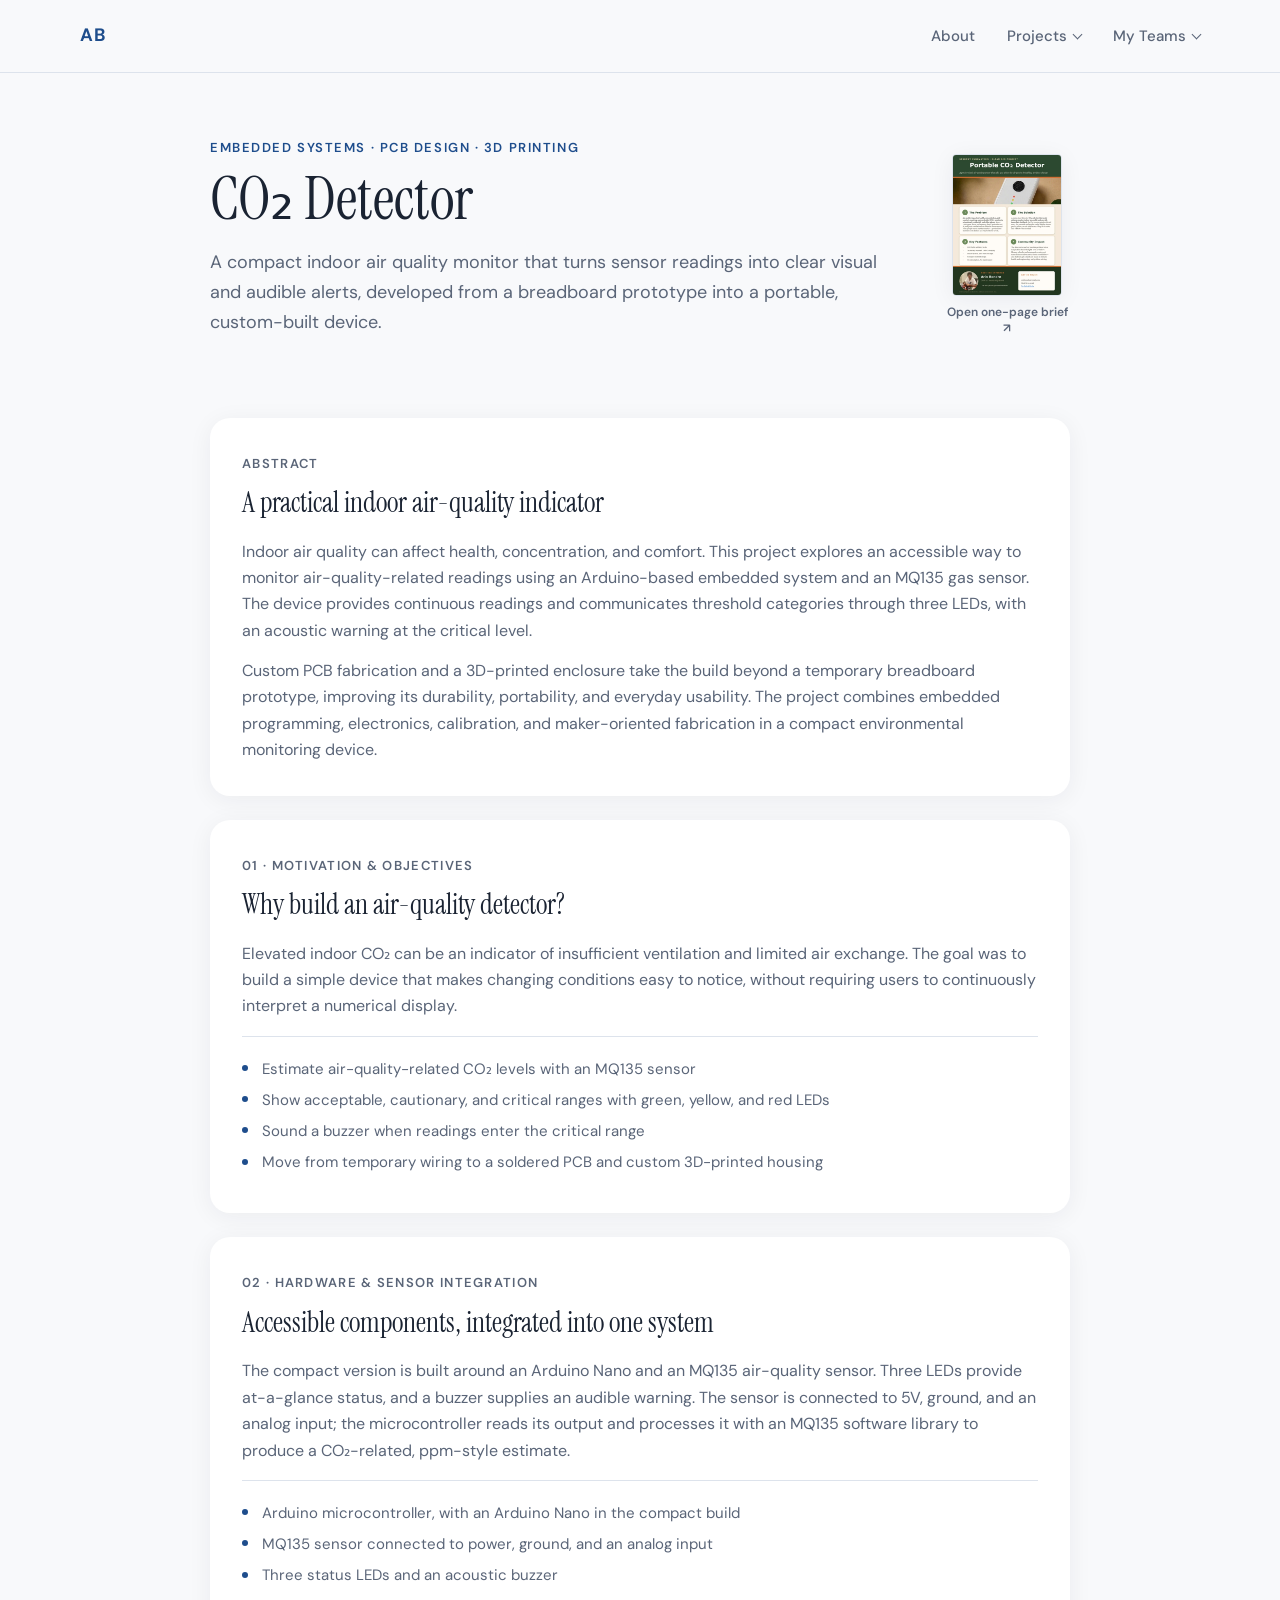
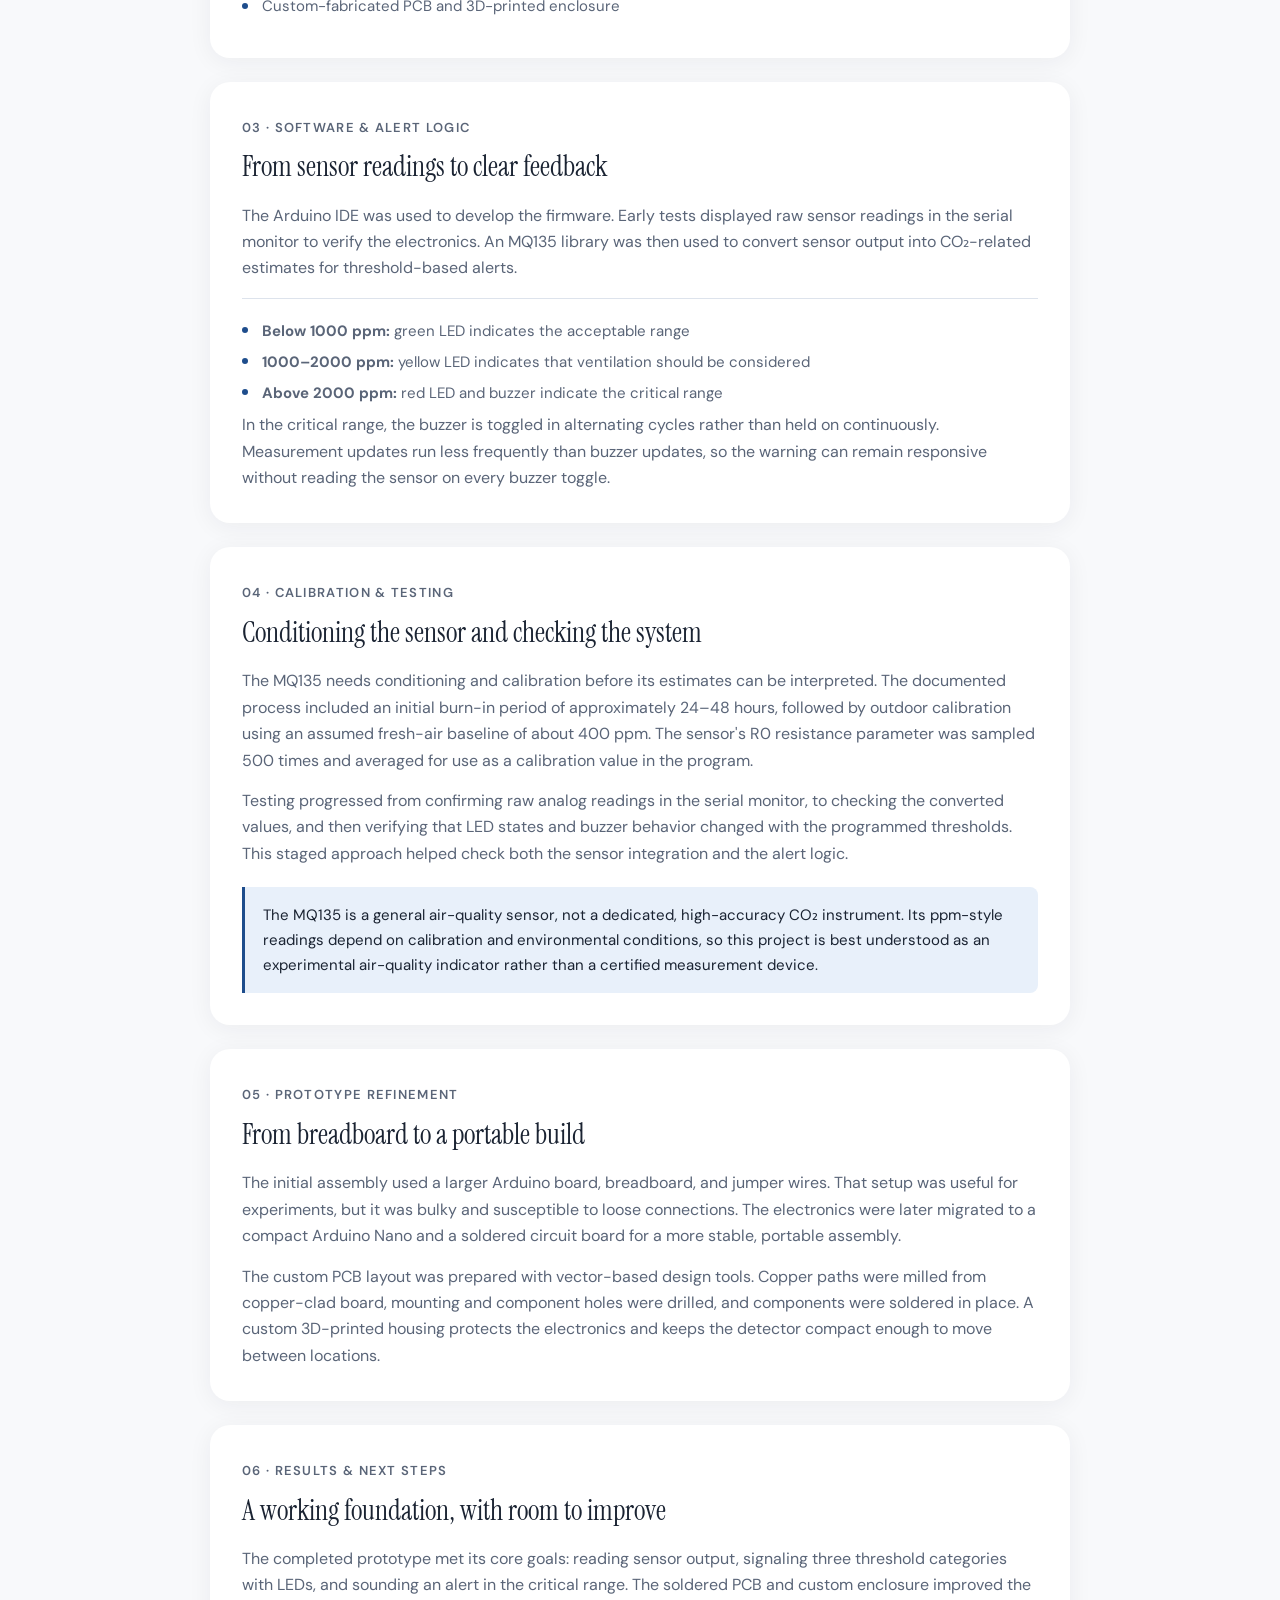
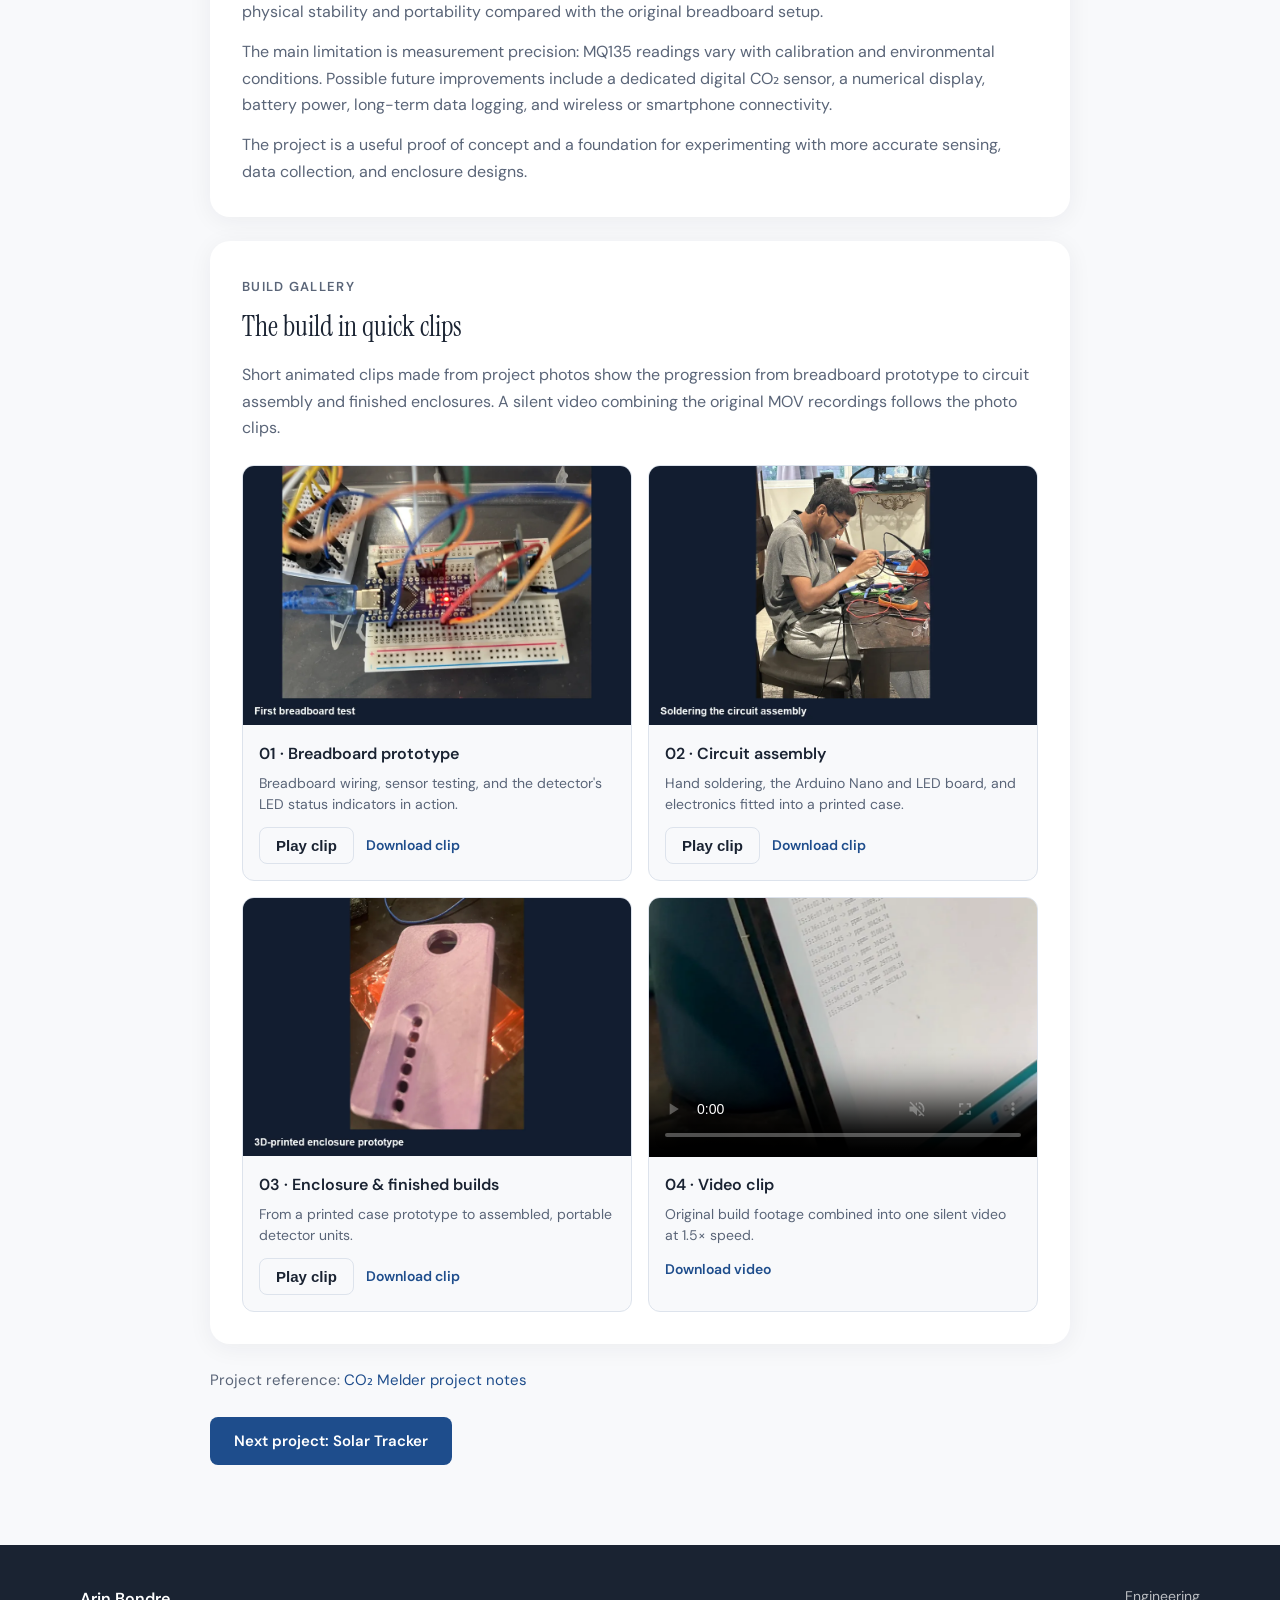
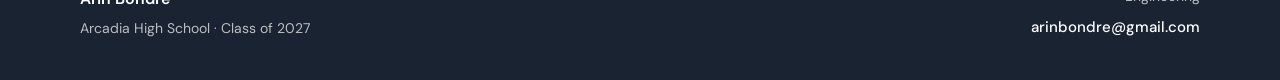
==== commit 3cb3b651: "commit" ====
--- a/co2-detector.html
+++ b/co2-detector.html
@@ -235,9 +235,9 @@
               <img
                 class="project-clip-image"
                 data-clip-image
-                src="images/co2/clips/prototype-build-poster.webp"
-                data-poster-src="images/co2/clips/prototype-build-poster.webp"
-                data-animated-src="images/co2/clips/prototype-build-clip.webp"
+                src="images/Co2/clips/prototype-build-poster.webp"
+                data-poster-src="images/Co2/clips/prototype-build-poster.webp"
+                data-animated-src="images/Co2/clips/prototype-build-clip.webp"
                 alt="CO₂ detector build progressing from breadboard wiring to air-quality and LED status tests"
                 width="960"
                 height="640"
@@ -249,7 +249,7 @@
               </figcaption>
               <div class="project-clip-actions">
                 <button class="btn btn-ghost project-clip-toggle" type="button" aria-pressed="false" aria-label="Play breadboard prototype clip" data-clip-toggle data-clip-name="breadboard prototype">Play clip</button>
-                <a class="project-clip-download" href="images/co2/clips/prototype-build-clip.webp" download>Download clip</a>
+                <a class="project-clip-download" href="images/Co2/clips/prototype-build-clip.webp" download>Download clip</a>
               </div>
             </figure>
 
@@ -257,9 +257,9 @@
               <img
                 class="project-clip-image"
                 data-clip-image
-                src="images/co2/clips/circuit-build-poster.webp"
-                data-poster-src="images/co2/clips/circuit-build-poster.webp"
-                data-animated-src="images/co2/clips/circuit-build-clip.webp"
+                src="images/Co2/clips/circuit-build-poster.webp"
+                data-poster-src="images/Co2/clips/circuit-build-poster.webp"
+                data-animated-src="images/Co2/clips/circuit-build-clip.webp"
                 alt="CO₂ detector circuit assembly progressing from hand soldering to electronics fitted in the enclosure"
                 width="960"
                 height="640"
@@ -271,7 +271,7 @@
               </figcaption>
               <div class="project-clip-actions">
                 <button class="btn btn-ghost project-clip-toggle" type="button" aria-pressed="false" aria-label="Play circuit assembly clip" data-clip-toggle data-clip-name="circuit assembly">Play clip</button>
-                <a class="project-clip-download" href="images/co2/clips/circuit-build-clip.webp" download>Download clip</a>
+                <a class="project-clip-download" href="images/Co2/clips/circuit-build-clip.webp" download>Download clip</a>
               </div>
             </figure>
 
@@ -279,9 +279,9 @@
               <img
                 class="project-clip-image"
                 data-clip-image
-                src="images/co2/clips/enclosure-build-poster.webp"
-                data-poster-src="images/co2/clips/enclosure-build-poster.webp"
-                data-animated-src="images/co2/clips/enclosure-build-clip.webp"
+                src="images/Co2/clips/enclosure-build-poster.webp"
+                data-poster-src="images/Co2/clips/enclosure-build-poster.webp"
+                data-animated-src="images/Co2/clips/enclosure-build-clip.webp"
                 alt="CO₂ detector enclosure prototypes, electronics and multiple portable detector builds"
                 width="960"
                 height="640"
@@ -293,7 +293,7 @@
               </figcaption>
               <div class="project-clip-actions">
                 <button class="btn btn-ghost project-clip-toggle" type="button" aria-pressed="false" aria-label="Play enclosure and finished builds clip" data-clip-toggle data-clip-name="enclosure and finished builds">Play clip</button>
-                <a class="project-clip-download" href="images/co2/clips/enclosure-build-clip.webp" download>Download clip</a>
+                <a class="project-clip-download" href="images/Co2/clips/enclosure-build-clip.webp" download>Download clip</a>
               </div>
             </figure>
 
@@ -304,12 +304,12 @@
                 playsinline
                 preload="metadata"
                 muted
-                poster="images/co2/clips/co2-build-video-poster.webp"
+                poster="images/Co2/clips/co2-build-video-poster.webp"
                 width="1280"
                 height="720"
                 aria-label="Silent video combining footage from the CO₂ detector build"
               >
-                <source src="images/co2/co2-build-video.mp4" type="video/mp4">
+                <source src="images/Co2/co2-build-video.mp4" type="video/mp4">
                 Your browser does not support embedded video. Use the download link below.
               </video>
               <figcaption class="project-clip-caption">
@@ -317,7 +317,7 @@
                 <p>Original build footage combined into one silent video at 1.5× speed.</p>
               </figcaption>
               <div class="project-clip-actions">
-                <a class="project-clip-download" href="images/co2/co2-build-video.mp4" download>Download video</a>
+                <a class="project-clip-download" href="images/Co2/co2-build-video.mp4" download>Download video</a>
               </div>
             </figure>
           </div>
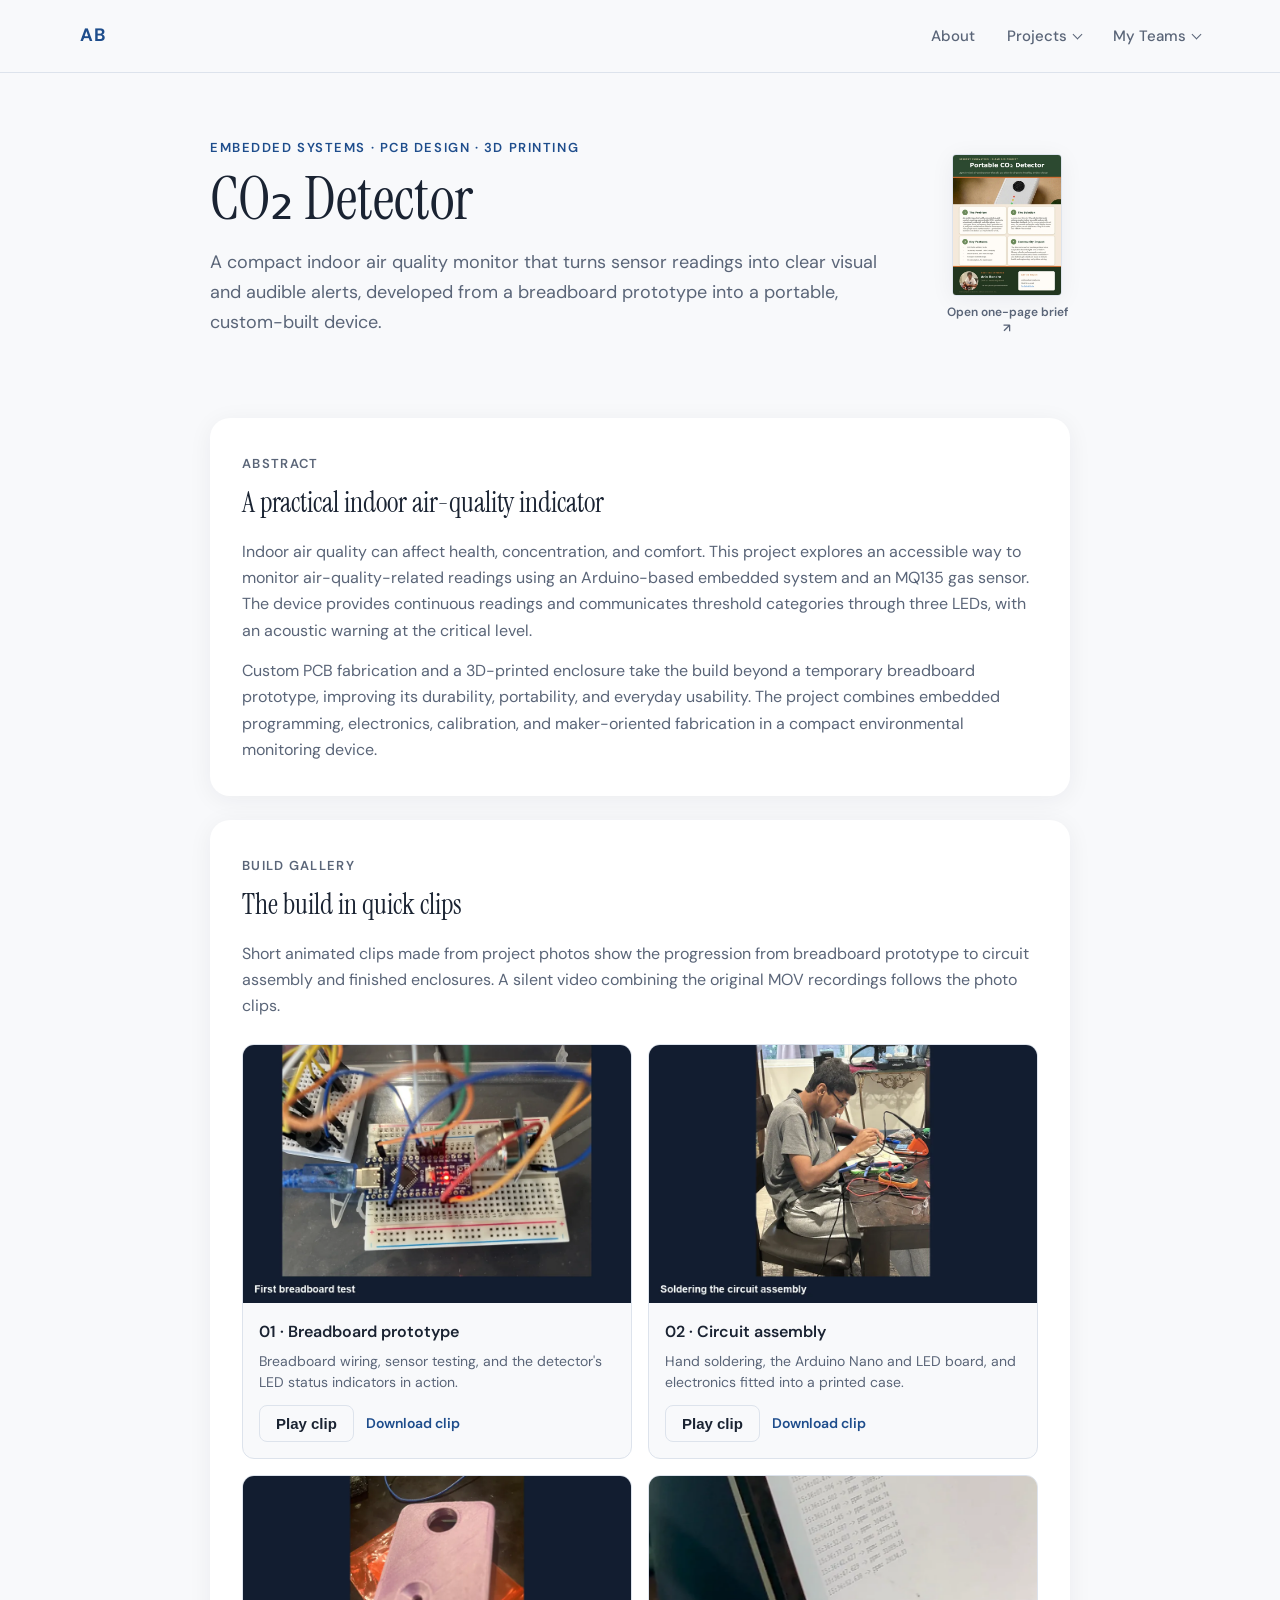
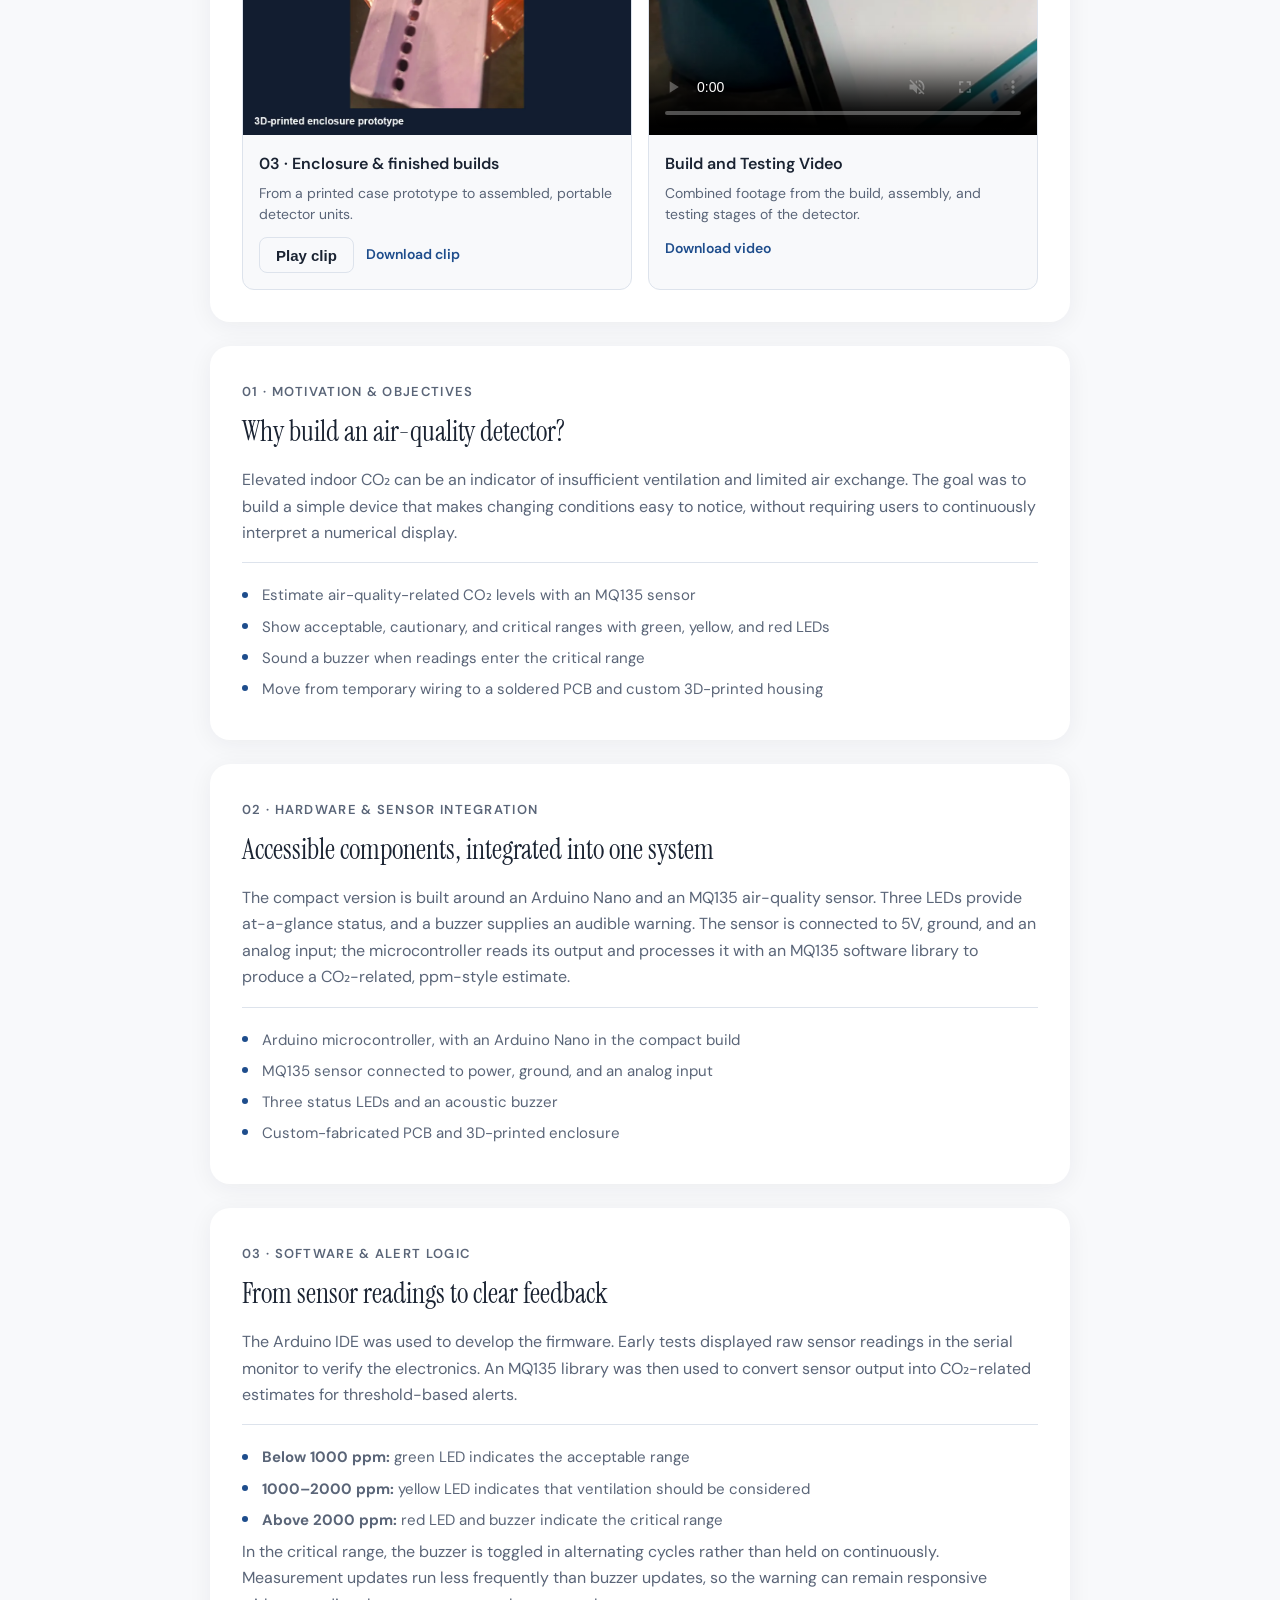
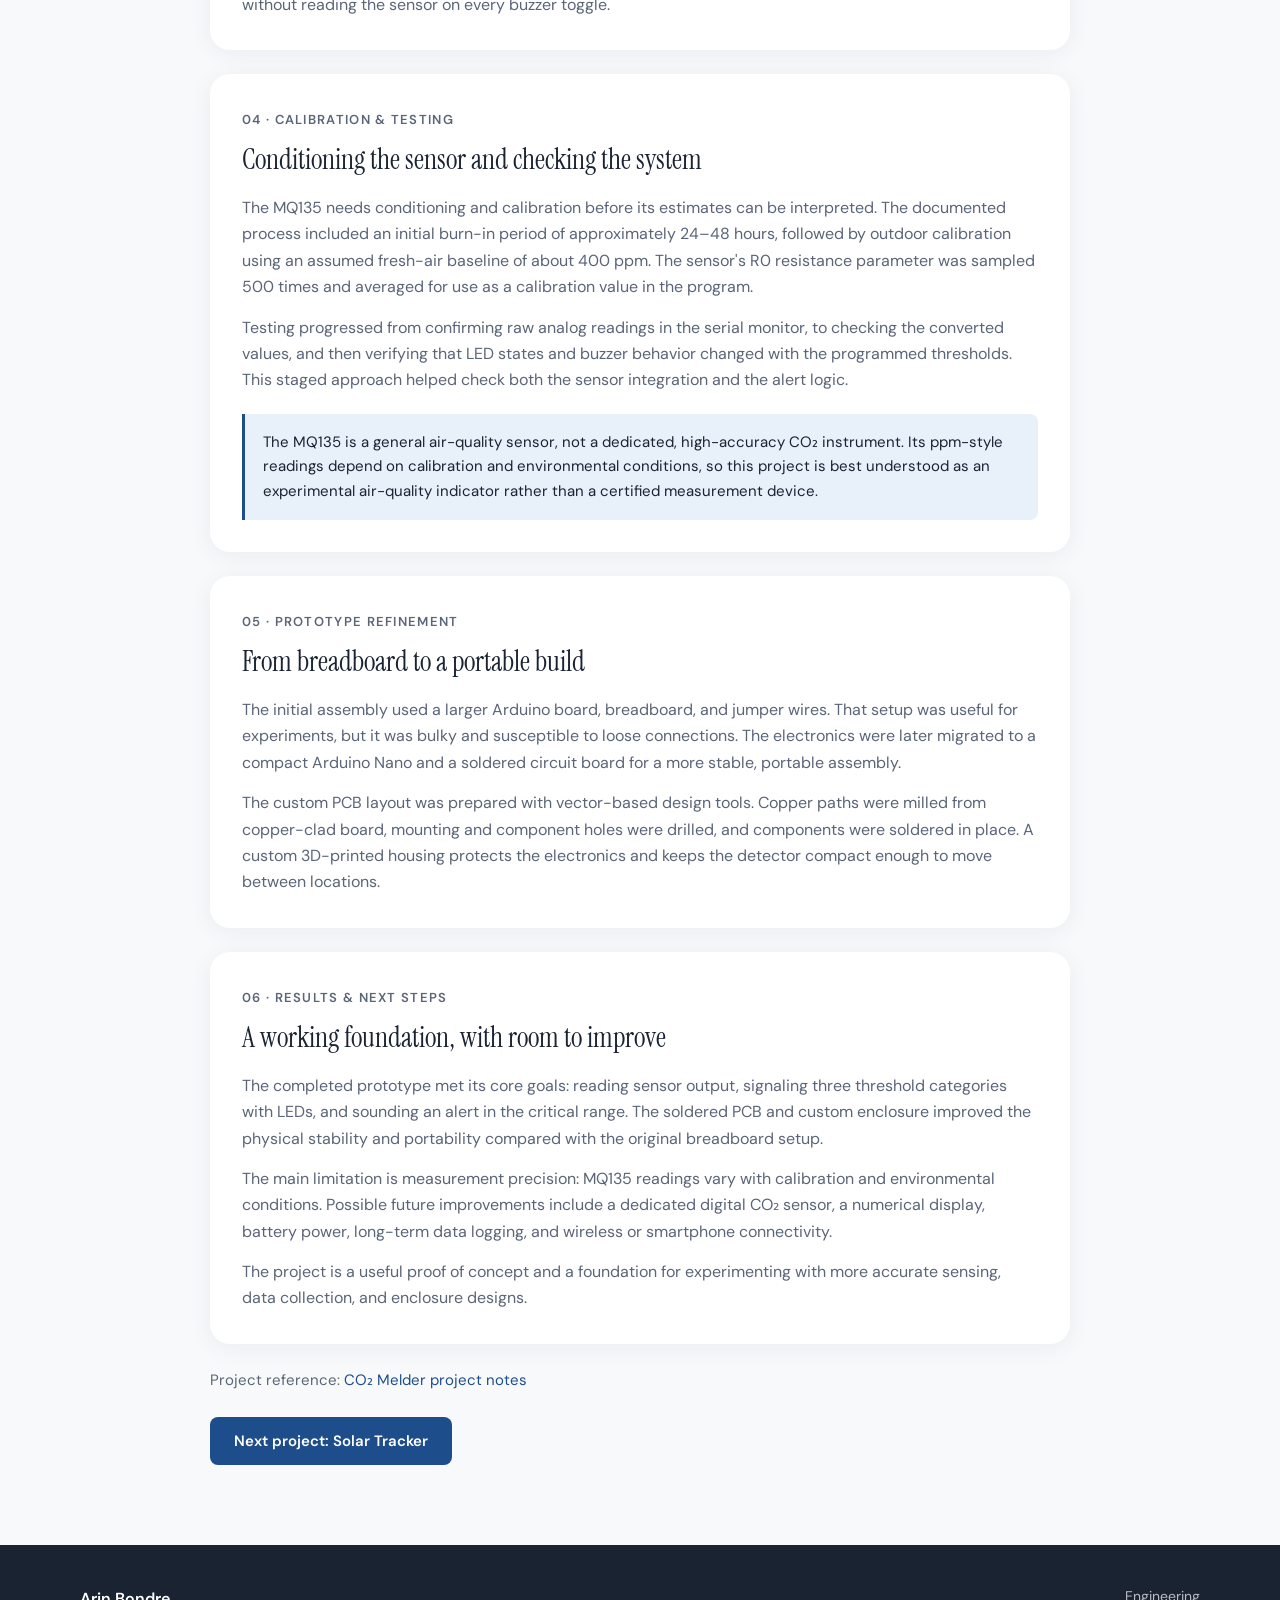
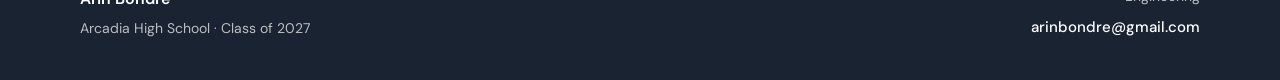
==== commit 0b1cc46e: "dchanges" ====
--- a/co2-detector.html
+++ b/co2-detector.html
@@ -94,134 +94,6 @@
           </p>
         </article>
 
-        <article class="project-detail-panel">
-          <p class="section-label">01 · Motivation &amp; objectives</p>
-          <h2>Why build an air-quality detector?</h2>
-          <p>
-            Elevated indoor CO₂ can be an indicator of insufficient ventilation
-            and limited air exchange. The goal was to build a simple device that
-            makes changing conditions easy to notice, without requiring users to
-            continuously interpret a numerical display.
-          </p>
-          <ul class="project-details">
-            <li>Estimate air-quality-related CO₂ levels with an MQ135 sensor</li>
-            <li>Show acceptable, cautionary, and critical ranges with green, yellow, and red LEDs</li>
-            <li>Sound a buzzer when readings enter the critical range</li>
-            <li>Move from temporary wiring to a soldered PCB and custom 3D-printed housing</li>
-          </ul>
-        </article>
-
-        <article class="project-detail-panel">
-          <p class="section-label">02 · Hardware &amp; sensor integration</p>
-          <h2>Accessible components, integrated into one system</h2>
-          <p>
-            The compact version is built around an Arduino Nano and an MQ135
-            air-quality sensor. Three LEDs provide at-a-glance status, and a buzzer
-            supplies an audible warning. The sensor is connected to 5V, ground, and
-            an analog input; the microcontroller reads its output and processes it
-            with an MQ135 software library to produce a CO₂-related, ppm-style
-            estimate.
-          </p>
-          <ul class="project-details">
-            <li>Arduino microcontroller, with an Arduino Nano in the compact build</li>
-            <li>MQ135 sensor connected to power, ground, and an analog input</li>
-            <li>Three status LEDs and an acoustic buzzer</li>
-            <li>Custom-fabricated PCB and 3D-printed enclosure</li>
-          </ul>
-        </article>
-
-        <article class="project-detail-panel">
-          <p class="section-label">03 · Software &amp; alert logic</p>
-          <h2>From sensor readings to clear feedback</h2>
-          <p>
-            The Arduino IDE was used to develop the firmware. Early tests displayed
-            raw sensor readings in the serial monitor to verify the electronics.
-            An MQ135 library was then used to convert sensor output into
-            CO₂-related estimates for threshold-based alerts.
-          </p>
-          <ul class="project-details">
-            <li><strong>Below 1000 ppm:</strong> green LED indicates the acceptable range</li>
-            <li><strong>1000–2000 ppm:</strong> yellow LED indicates that ventilation should be considered</li>
-            <li><strong>Above 2000 ppm:</strong> red LED and buzzer indicate the critical range</li>
-          </ul>
-          <p>
-            In the critical range, the buzzer is toggled in alternating cycles
-            rather than held on continuously. Measurement updates run less
-            frequently than buzzer updates, so the warning can remain responsive
-            without reading the sensor on every buzzer toggle.
-          </p>
-        </article>
-
-        <article class="project-detail-panel">
-          <p class="section-label">04 · Calibration &amp; testing</p>
-          <h2>Conditioning the sensor and checking the system</h2>
-          <p>
-            The MQ135 needs conditioning and calibration before its estimates can
-            be interpreted. The documented process included an initial burn-in
-            period of approximately 24–48 hours, followed by outdoor calibration
-            using an assumed fresh-air baseline of about 400 ppm. The sensor's R0
-            resistance parameter was sampled 500 times and averaged for use as a
-            calibration value in the program.
-          </p>
-          <p>
-            Testing progressed from confirming raw analog readings in the serial
-            monitor, to checking the converted values, and then verifying that LED
-            states and buzzer behavior changed with the programmed thresholds.
-            This staged approach helped check both the sensor integration and the
-            alert logic.
-          </p>
-          <p class="project-note">
-            The MQ135 is a general air-quality sensor, not a dedicated,
-            high-accuracy CO₂ instrument. Its ppm-style readings depend on
-            calibration and environmental conditions, so this project is best
-            understood as an experimental air-quality indicator rather than a
-            certified measurement device.
-          </p>
-        </article>
-
-        <article class="project-detail-panel">
-          <p class="section-label">05 · Prototype refinement</p>
-          <h2>From breadboard to a portable build</h2>
-          <p>
-            The initial assembly used a larger Arduino board, breadboard, and
-            jumper wires. That setup was useful for experiments, but it was bulky
-            and susceptible to loose connections. The electronics were later
-            migrated to a compact Arduino Nano and a soldered circuit board for a
-            more stable, portable assembly.
-          </p>
-          <p>
-            The custom PCB layout was prepared with vector-based design tools.
-            Copper paths were milled from copper-clad board, mounting and
-            component holes were drilled, and components were soldered in place.
-            A custom 3D-printed housing protects the electronics and keeps the
-            detector compact enough to move between locations.
-          </p>
-        </article>
-
-        <article class="project-detail-panel">
-          <p class="section-label">06 · Results &amp; next steps</p>
-          <h2>A working foundation, with room to improve</h2>
-          <p>
-            The completed prototype met its core goals: reading sensor output,
-            signaling three threshold categories with LEDs, and sounding an alert
-            in the critical range. The soldered PCB and custom enclosure improved
-            the physical stability and portability compared with the original
-            breadboard setup.
-          </p>
-          <p>
-            The main limitation is measurement precision: MQ135 readings vary
-            with calibration and environmental conditions. Possible future
-            improvements include a dedicated digital CO₂ sensor, a numerical
-            display, battery power, long-term data logging, and wireless or
-            smartphone connectivity.
-          </p>
-          <p>
-            The project is a useful proof of concept and a foundation for
-            experimenting with more accurate sensing, data collection, and
-            enclosure designs.
-          </p>
-        </article>
-
         <section class="project-detail-panel project-media-section" aria-labelledby="build-media-title">
           <p class="section-label">Build gallery</p>
           <h2 id="build-media-title">The build in quick clips</h2>
@@ -313,8 +185,8 @@
                 Your browser does not support embedded video. Use the download link below.
               </video>
               <figcaption class="project-clip-caption">
-                <h3>04 · Video clip</h3>
-                <p>Original build footage combined into one silent video at 1.5× speed.</p>
+                <h3>Build and Testing Video</h3>
+                <p>Combined footage from the build, assembly, and testing stages of the detector.</p>
               </figcaption>
               <div class="project-clip-actions">
                 <a class="project-clip-download" href="images/Co2/co2-build-video.mp4" download>Download video</a>
@@ -322,6 +194,134 @@
             </figure>
           </div>
         </section>
+
+        <article class="project-detail-panel">
+          <p class="section-label">01 · Motivation &amp; objectives</p>
+          <h2>Why build an air-quality detector?</h2>
+          <p>
+            Elevated indoor CO₂ can be an indicator of insufficient ventilation
+            and limited air exchange. The goal was to build a simple device that
+            makes changing conditions easy to notice, without requiring users to
+            continuously interpret a numerical display.
+          </p>
+          <ul class="project-details">
+            <li>Estimate air-quality-related CO₂ levels with an MQ135 sensor</li>
+            <li>Show acceptable, cautionary, and critical ranges with green, yellow, and red LEDs</li>
+            <li>Sound a buzzer when readings enter the critical range</li>
+            <li>Move from temporary wiring to a soldered PCB and custom 3D-printed housing</li>
+          </ul>
+        </article>
+
+        <article class="project-detail-panel">
+          <p class="section-label">02 · Hardware &amp; sensor integration</p>
+          <h2>Accessible components, integrated into one system</h2>
+          <p>
+            The compact version is built around an Arduino Nano and an MQ135
+            air-quality sensor. Three LEDs provide at-a-glance status, and a buzzer
+            supplies an audible warning. The sensor is connected to 5V, ground, and
+            an analog input; the microcontroller reads its output and processes it
+            with an MQ135 software library to produce a CO₂-related, ppm-style
+            estimate.
+          </p>
+          <ul class="project-details">
+            <li>Arduino microcontroller, with an Arduino Nano in the compact build</li>
+            <li>MQ135 sensor connected to power, ground, and an analog input</li>
+            <li>Three status LEDs and an acoustic buzzer</li>
+            <li>Custom-fabricated PCB and 3D-printed enclosure</li>
+          </ul>
+        </article>
+
+        <article class="project-detail-panel">
+          <p class="section-label">03 · Software &amp; alert logic</p>
+          <h2>From sensor readings to clear feedback</h2>
+          <p>
+            The Arduino IDE was used to develop the firmware. Early tests displayed
+            raw sensor readings in the serial monitor to verify the electronics.
+            An MQ135 library was then used to convert sensor output into
+            CO₂-related estimates for threshold-based alerts.
+          </p>
+          <ul class="project-details">
+            <li><strong>Below 1000 ppm:</strong> green LED indicates the acceptable range</li>
+            <li><strong>1000–2000 ppm:</strong> yellow LED indicates that ventilation should be considered</li>
+            <li><strong>Above 2000 ppm:</strong> red LED and buzzer indicate the critical range</li>
+          </ul>
+          <p>
+            In the critical range, the buzzer is toggled in alternating cycles
+            rather than held on continuously. Measurement updates run less
+            frequently than buzzer updates, so the warning can remain responsive
+            without reading the sensor on every buzzer toggle.
+          </p>
+        </article>
+
+        <article class="project-detail-panel">
+          <p class="section-label">04 · Calibration &amp; testing</p>
+          <h2>Conditioning the sensor and checking the system</h2>
+          <p>
+            The MQ135 needs conditioning and calibration before its estimates can
+            be interpreted. The documented process included an initial burn-in
+            period of approximately 24–48 hours, followed by outdoor calibration
+            using an assumed fresh-air baseline of about 400 ppm. The sensor's R0
+            resistance parameter was sampled 500 times and averaged for use as a
+            calibration value in the program.
+          </p>
+          <p>
+            Testing progressed from confirming raw analog readings in the serial
+            monitor, to checking the converted values, and then verifying that LED
+            states and buzzer behavior changed with the programmed thresholds.
+            This staged approach helped check both the sensor integration and the
+            alert logic.
+          </p>
+          <p class="project-note">
+            The MQ135 is a general air-quality sensor, not a dedicated,
+            high-accuracy CO₂ instrument. Its ppm-style readings depend on
+            calibration and environmental conditions, so this project is best
+            understood as an experimental air-quality indicator rather than a
+            certified measurement device.
+          </p>
+        </article>
+
+        <article class="project-detail-panel">
+          <p class="section-label">05 · Prototype refinement</p>
+          <h2>From breadboard to a portable build</h2>
+          <p>
+            The initial assembly used a larger Arduino board, breadboard, and
+            jumper wires. That setup was useful for experiments, but it was bulky
+            and susceptible to loose connections. The electronics were later
+            migrated to a compact Arduino Nano and a soldered circuit board for a
+            more stable, portable assembly.
+          </p>
+          <p>
+            The custom PCB layout was prepared with vector-based design tools.
+            Copper paths were milled from copper-clad board, mounting and
+            component holes were drilled, and components were soldered in place.
+            A custom 3D-printed housing protects the electronics and keeps the
+            detector compact enough to move between locations.
+          </p>
+        </article>
+
+        <article class="project-detail-panel">
+          <p class="section-label">06 · Results &amp; next steps</p>
+          <h2>A working foundation, with room to improve</h2>
+          <p>
+            The completed prototype met its core goals: reading sensor output,
+            signaling three threshold categories with LEDs, and sounding an alert
+            in the critical range. The soldered PCB and custom enclosure improved
+            the physical stability and portability compared with the original
+            breadboard setup.
+          </p>
+          <p>
+            The main limitation is measurement precision: MQ135 readings vary
+            with calibration and environmental conditions. Possible future
+            improvements include a dedicated digital CO₂ sensor, a numerical
+            display, battery power, long-term data logging, and wireless or
+            smartphone connectivity.
+          </p>
+          <p>
+            The project is a useful proof of concept and a foundation for
+            experimenting with more accurate sensing, data collection, and
+            enclosure designs.
+          </p>
+        </article>
 
         <p class="project-reference">
           Project reference:
